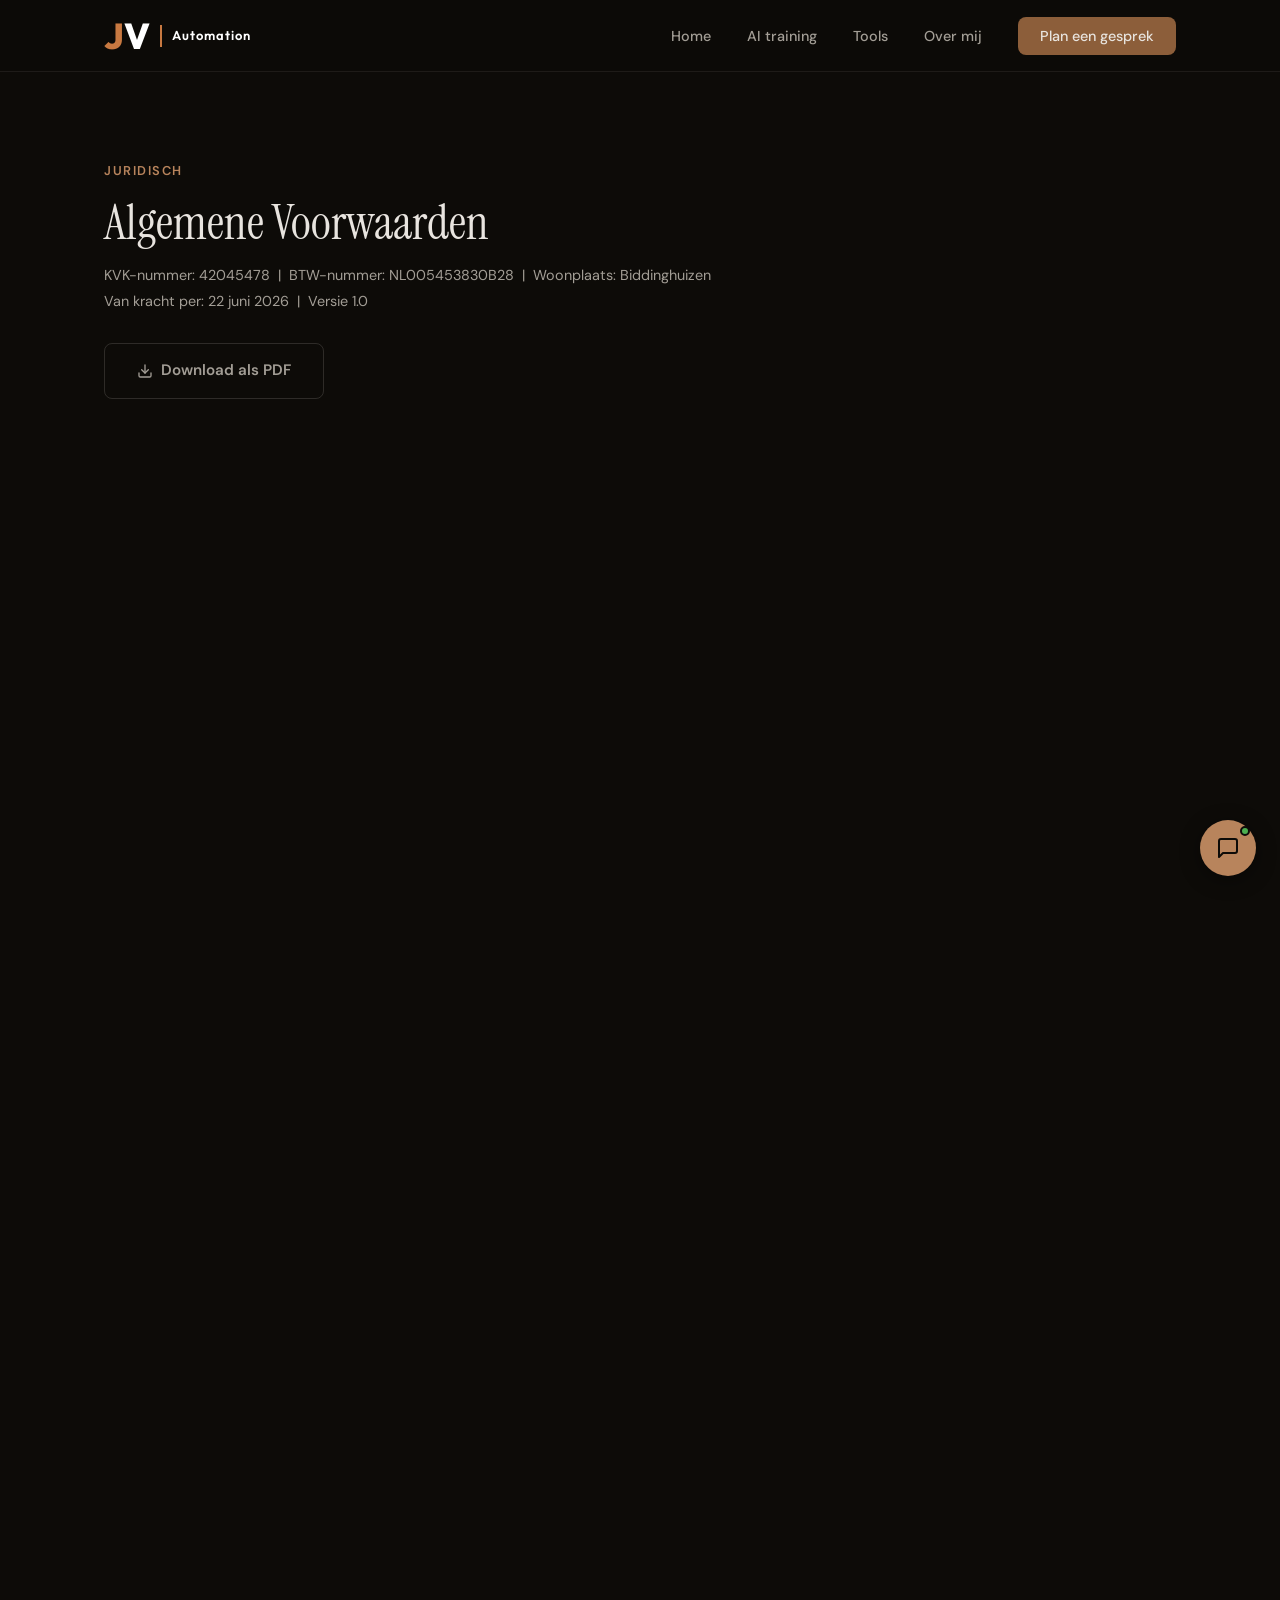
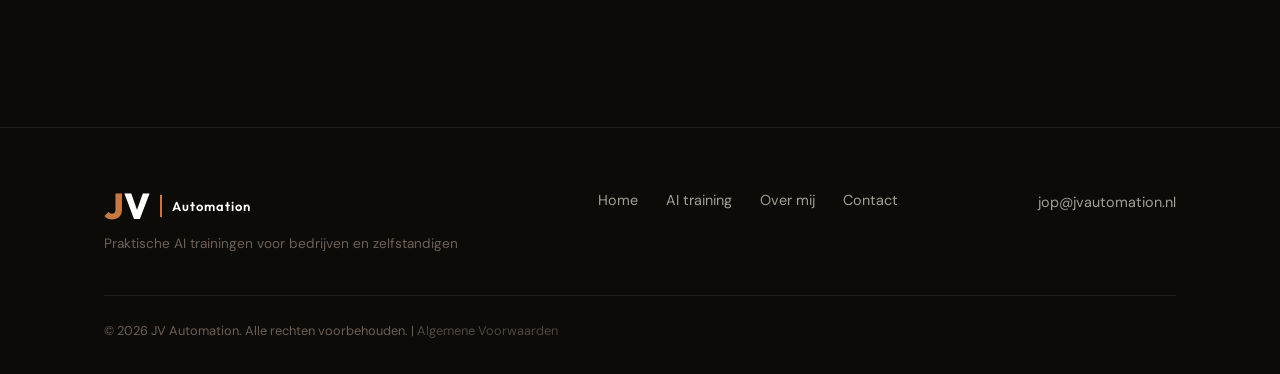
==== algemene-voorwaarden.html @ 7383d14f "Algemene voorwaarden pagina toegevoegd en footerlink op alle pagina's" ====
<!DOCTYPE html>
<html lang="nl">
<head>
    <meta charset="UTF-8">
    <meta name="viewport" content="width=device-width, initial-scale=1.0">
    <title>Algemene Voorwaarden | JV Automation</title>
    <meta name="description" content="Algemene voorwaarden van JV Automation. Van kracht per 22 juni 2026, versie 1.0.">

    <!-- Canonical -->
    <link rel="canonical" href="https://www.jvautomation.nl/algemene-voorwaarden">

    <!-- Open Graph -->
    <meta property="og:type" content="website">
    <meta property="og:url" content="https://www.jvautomation.nl/algemene-voorwaarden">
    <meta property="og:title" content="Algemene Voorwaarden | JV Automation">
    <meta property="og:description" content="Algemene voorwaarden van JV Automation. Van kracht per 22 juni 2026, versie 1.0.">
    <meta property="og:locale" content="nl_NL">
    <meta property="og:site_name" content="JV Automation">

    <link rel="preconnect" href="https://fonts.googleapis.com">
    <link rel="preconnect" href="https://fonts.gstatic.com" crossorigin>
    <link href="https://fonts.googleapis.com/css2?family=DM+Sans:ital,opsz,wght@0,9..40,300;0,9..40,400;0,9..40,500;0,9..40,600;0,9..40,700;1,9..40,400&family=Instrument+Serif:ital@0;1&family=Outfit:wght@600;800&display=swap" rel="stylesheet">
    <link rel="stylesheet" href="/styles.css">

    <style>
        .av-meta { font-size: 0.9rem; color: var(--text-secondary); margin-top: 12px; line-height: 1.8; }
        .av-download { margin-top: 28px; }
        .av-content { max-width: 760px; margin: 0 auto; }
        .av-article { margin-bottom: 48px; }
        .av-article-title {
            font-family: var(--font-body);
            font-size: 1.05rem;
            font-weight: 600;
            color: var(--accent);
            border-bottom: 1px solid var(--border);
            padding-bottom: 10px;
            margin-bottom: 20px;
        }
        .av-item { display: flex; gap: 16px; margin-bottom: 14px; }
        .av-item-nr { font-weight: 600; color: var(--accent); min-width: 32px; font-size: 0.9rem; padding-top: 1px; }
        .av-item-text { font-size: 0.95rem; color: var(--text-secondary); line-height: 1.8; }
        .av-sublist { margin-top: 10px; padding-left: 0; list-style: none; }
        .av-sublist li { display: flex; gap: 12px; margin-bottom: 8px; font-size: 0.95rem; color: var(--text-secondary); line-height: 1.7; }
        .av-sublist li::before { content: attr(data-label); font-weight: 600; color: var(--accent); min-width: 20px; }
        .av-closing { font-size: 0.9rem; color: var(--text-secondary); font-style: italic; margin-top: 40px; padding-top: 24px; border-top: 1px solid var(--border); line-height: 1.8; }
    </style>
</head>
<body>

    <!-- ====== NAVIGATION ====== -->
    <nav class="nav">
        <div class="nav-container">
            <a href="/" class="jv-logo" aria-label="JV Automation - home">
                <span class="jv-logo__j">J</span><span class="jv-logo__v">V</span>
                <div class="jv-logo__divider"></div>
                <span class="jv-logo__name">Automation</span>
            </a>
            <button class="nav-toggle" id="navToggle" aria-label="Menu openen">
                <span></span><span></span><span></span>
            </button>
            <ul class="nav-links" id="navLinks">
                <li><a href="/">Home</a></li>
                <li><a href="/training">AI training</a></li>
                <li><a href="/tools">Tools</a></li>
                <li><a href="/over">Over mij</a></li>
                <li><a href="/contact" class="nav-cta">Plan een gesprek</a></li>
            </ul>
        </div>
    </nav>

    <!-- ====== PAGE: ALGEMENE VOORWAARDEN ====== -->
    <main>
        <header class="page-hero">
            <div class="container">
                <div class="page-hero-content fade-in">
                    <p class="section-label">Juridisch</p>
                    <h1>Algemene Voorwaarden</h1>
                    <p class="av-meta">
                        KVK-nummer: 42045478 &nbsp;|&nbsp; BTW-nummer: NL005453830B28 &nbsp;|&nbsp; Woonplaats: Biddinghuizen<br>
                        Van kracht per: 22 juni 2026 &nbsp;|&nbsp; Versie 1.0
                    </p>
                    <div class="av-download">
                        <a href="/algemene-voorwaarden.pdf" class="btn btn-ghost" download>
                            <svg width="16" height="16" viewBox="0 0 24 24" fill="none" stroke="currentColor" stroke-width="2" stroke-linecap="round" stroke-linejoin="round" style="margin-right:8px; vertical-align:-2px;"><path d="M21 15v4a2 2 0 0 1-2 2H5a2 2 0 0 1-2-2v-4"/><polyline points="7 10 12 15 17 10"/><line x1="12" y1="15" x2="12" y2="3"/></svg>
                            Download als PDF
                        </a>
                    </div>
                </div>
            </div>
        </header>

        <section class="section">
            <div class="container">
                <div class="av-content fade-in">

                    <div class="av-article">
                        <div class="av-article-title">Artikel 1 — Toepasselijkheid</div>
                        <div class="av-item"><span class="av-item-nr">1.1</span><span class="av-item-text">Deze algemene voorwaarden zijn van toepassing op alle offertes, aanbiedingen, opdrachten en overeenkomsten van JV Automation, gevestigd in Biddinghuizen, ingeschreven bij de Kamer van Koophandel onder nummer 42045478, en de wederpartij (hierna: 'Opdrachtgever').</span></div>
                        <div class="av-item"><span class="av-item-nr">1.2</span><span class="av-item-text">Afwijkingen van deze algemene voorwaarden zijn alleen geldig indien deze schriftelijk zijn overeengekomen door beide partijen.</span></div>
                        <div class="av-item"><span class="av-item-nr">1.3</span><span class="av-item-text">De toepasselijkheid van eventuele algemene voorwaarden van de Opdrachtgever wordt uitdrukkelijk van de hand gewezen.</span></div>
                        <div class="av-item"><span class="av-item-nr">1.4</span><span class="av-item-text">Door akkoord te gaan met een offerte of opdrachtbevestiging van JV Automation aanvaardt de Opdrachtgever deze algemene voorwaarden. Een afzonderlijke handtekening is niet vereist.</span></div>
                        <div class="av-item"><span class="av-item-nr">1.5</span><span class="av-item-text">De meest actuele versie van deze algemene voorwaarden is te raadplegen op www.jvautomation.nl/algemene-voorwaarden.</span></div>
                    </div>

                    <div class="av-article">
                        <div class="av-article-title">Artikel 2 — Offertes en totstandkoming overeenkomst</div>
                        <div class="av-item"><span class="av-item-nr">2.1</span><span class="av-item-text">Alle offertes van JV Automation zijn vrijblijvend en hebben een geldigheidsduur van 30 dagen na dagtekening, tenzij in de offerte uitdrukkelijk anders is vermeld.</span></div>
                        <div class="av-item"><span class="av-item-nr">2.2</span><span class="av-item-text">Een overeenkomst komt tot stand op het moment dat de Opdrachtgever een offerte of opdrachtbevestiging schriftelijk accepteert, waaronder mede begrepen acceptatie per e-mail.</span></div>
                        <div class="av-item"><span class="av-item-nr">2.3</span><span class="av-item-text">JV Automation heeft het recht een opdracht zonder opgave van redenen te weigeren.</span></div>
                        <div class="av-item"><span class="av-item-nr">2.4</span><span class="av-item-text">Mondelinge afspraken binden JV Automation pas na schriftelijke bevestiging.</span></div>
                    </div>

                    <div class="av-article">
                        <div class="av-article-title">Artikel 3 — Uitvoering van de opdracht</div>
                        <div class="av-item"><span class="av-item-nr">3.1</span><span class="av-item-text">JV Automation voert de opdracht uit naar beste inzicht en vermogen, conform de eisen van goed vakmanschap. De verplichting heeft het karakter van een inspanningsverbintenis, niet van een resultaatsverbintenis, tenzij schriftelijk uitdrukkelijk anders overeengekomen.</span></div>
                        <div class="av-item"><span class="av-item-nr">3.2</span><span class="av-item-text">AI-trainingen worden standaard verzorgd op locatie bij de Opdrachtgever, tenzij partijen schriftelijk een andere uitvoeringswijze overeenkomen.</span></div>
                        <div class="av-item"><span class="av-item-nr">3.3</span><span class="av-item-text">De Opdrachtgever zorgt tijdig voor alle voor de uitvoering benodigde informatie, toegang en medewerking. Vertraging als gevolg van het niet tijdig aanleveren van informatie door de Opdrachtgever is voor rekening en risico van de Opdrachtgever.</span></div>
                        <div class="av-item"><span class="av-item-nr">3.4</span><span class="av-item-text">Wijzigingen in de scope of omvang van de opdracht worden uitsluitend doorgevoerd na schriftelijke overeenstemming van beide partijen. Meerwerk wordt afzonderlijk in rekening gebracht.</span></div>
                    </div>

                    <div class="av-article">
                        <div class="av-article-title">Artikel 4 — Tarieven en betaling</div>
                        <div class="av-item"><span class="av-item-nr">4.1</span><span class="av-item-text">Alle genoemde tarieven zijn in euro's en exclusief btw, tenzij uitdrukkelijk anders vermeld.</span></div>
                        <div class="av-item"><span class="av-item-nr">4.2</span><span class="av-item-text">Facturen dienen te worden voldaan binnen 30 dagen na factuurdatum, tenzij schriftelijk anders overeengekomen.</span></div>
                        <div class="av-item"><span class="av-item-nr">4.3</span><span class="av-item-text">Bij overschrijding van de betalingstermijn is de Opdrachtgever van rechtswege in verzuim zonder dat een nadere ingebrekestelling is vereist. Vanaf dat moment is de wettelijke handelsrente (artikel 6:119a BW) verschuldigd over het openstaande bedrag.</span></div>
                        <div class="av-item"><span class="av-item-nr">4.4</span><span class="av-item-text">Alle redelijke buitengerechtelijke incassokosten gemaakt ter inning van het verschuldigde bedrag zijn voor rekening van de Opdrachtgever, met een minimum van 15% van het openstaande bedrag.</span></div>
                        <div class="av-item"><span class="av-item-nr">4.5</span><span class="av-item-text">JV Automation behoudt zich het recht voor lopende werkzaamheden te staken indien een factuur niet tijdig is voldaan, zonder daarvoor aansprakelijk te zijn voor eventuele schade.</span></div>
                        <div class="av-item"><span class="av-item-nr">4.6</span><span class="av-item-text">Reiskosten zijn niet inbegrepen in het overeengekomen tarief en worden apart in rekening gebracht op basis van werkelijk gemaakte kosten. Voor reizen per eigen vervoer geldt de op dat moment geldende fiscale kilometervergoeding; voor openbaar vervoer worden de werkelijke reiskosten doorberekend. De van toepassing zijnde reiskosten worden vermeld in de offerte of opdrachtbevestiging.</span></div>
                    </div>

                    <div class="av-article">
                        <div class="av-article-title">Artikel 5 — Aanbetaling</div>
                        <div class="av-item"><span class="av-item-nr">5.1</span><span class="av-item-text">Voor opdrachten met een totale opdrachtwaarde van meer dan EUR 2.000,- (excl. btw) kan JV Automation een aanbetaling van 25% van de overeengekomen opdrachtwaarde verlangen voordat met de werkzaamheden wordt aangevangen.</span></div>
                        <div class="av-item"><span class="av-item-nr">5.2</span><span class="av-item-text">De aanbetaling en de wijze van facturering worden vermeld in de offerte of opdrachtbevestiging.</span></div>
                        <div class="av-item"><span class="av-item-nr">5.3</span><span class="av-item-text">JV Automation vangt niet aan met de uitvoering van de opdracht totdat de aanbetaling volledig is ontvangen. Eventuele vertragingen als gevolg hiervan zijn voor rekening van de Opdrachtgever.</span></div>
                    </div>

                    <div class="av-article">
                        <div class="av-article-title">Artikel 6 — Annulering van trainingen</div>
                        <div class="av-item"><span class="av-item-nr">6.1</span><span class="av-item-text">De Opdrachtgever heeft het recht een geplande training te annuleren. Annulering dient schriftelijk te geschieden, waaronder per e-mail. Annulering is van kracht op de datum van ontvangst door JV Automation.</span></div>
                        <div class="av-item">
                            <span class="av-item-nr">6.2</span>
                            <span class="av-item-text">Bij annulering gelden de volgende kosten, berekend over de overeengekomen opdrachtwaarde voor de betreffende training:
                                <ul class="av-sublist">
                                    <li data-label="a.">Meer dan 7 kalenderdagen voor de geplande datum: geen kosten.</li>
                                    <li data-label="b.">48 uur tot 7 kalenderdagen voor de geplande datum: 50% van de opdrachtwaarde.</li>
                                    <li data-label="c.">Minder dan 48 uur voor de geplande datum: 75% van de opdrachtwaarde.</li>
                                </ul>
                            </span>
                        </div>
                        <div class="av-item"><span class="av-item-nr">6.3</span><span class="av-item-text">Het kosteloos verzetten van een trainingsdatum is mogelijk indien dit meer dan 7 kalenderdagen voor de geplande datum schriftelijk wordt gemeld. Verzetten binnen 7 dagen wordt behandeld als annulering gevolgd door een nieuwe boeking.</span></div>
                        <div class="av-item"><span class="av-item-nr">6.4</span><span class="av-item-text">Annuleringskosten worden gefactureerd en zijn terstond opeisbaar.</span></div>
                    </div>

                    <div class="av-article">
                        <div class="av-article-title">Artikel 7 — Intellectueel eigendom</div>
                        <div class="av-item"><span class="av-item-nr">7.1</span><span class="av-item-text">Alle door JV Automation ontwikkelde of aangeleverde materialen, waaronder trainingsmaterialen, presentaties, handleidingen en templates, blijven te allen tijde eigendom van JV Automation, tenzij schriftelijk anders overeengekomen. De Opdrachtgever verkrijgt uitsluitend een niet-exclusief, niet-overdraagbaar gebruiksrecht voor intern gebruik.</span></div>
                        <div class="av-item">
                            <span class="av-item-nr">7.2</span>
                            <span class="av-item-text">Voor maatwerk AI-tools en applicaties ontwikkeld door JV Automation gelden twee modellen, zoals schriftelijk vastgelegd in de betreffende overeenkomst:
                                <ul class="av-sublist">
                                    <li data-label="a.">Abonnementsmodel: JV Automation blijft te allen tijde eigenaar van de ontwikkelde tool en de onderliggende code. De Opdrachtgever verkrijgt een niet-exclusief gebruiksrecht voor de duur van het overeengekomen abonnement. Bij beëindiging van het abonnement vervalt het gebruiksrecht met onmiddellijke ingang.</li>
                                    <li data-label="b.">Volledig eigendomsoverdracht: Na volledige betaling van de overeengekomen prijs gaat het eigendomsrecht van de specifiek voor de Opdrachtgever ontwikkelde tool over op de Opdrachtgever. JV Automation behoudt het recht om de onderliggende kennis, technologie en generieke componenten vrij te gebruiken in andere opdrachten.</li>
                                </ul>
                            </span>
                        </div>
                        <div class="av-item"><span class="av-item-nr">7.3</span><span class="av-item-text">Het is de Opdrachtgever niet toegestaan door JV Automation ontwikkelde tools, applicaties of materialen te verkopen, te sublicentiëren of op andere wijze te verstrekken aan derden, tenzij schriftelijk anders overeengekomen.</span></div>
                        <div class="av-item"><span class="av-item-nr">7.4</span><span class="av-item-text">De Opdrachtgever garandeert dat door hem verstrekte materialen, data of informatie geen inbreuk maken op rechten van derden en vrijwaart JV Automation voor aanspraken van derden dienaangaande.</span></div>
                    </div>

                    <div class="av-article">
                        <div class="av-article-title">Artikel 8 — Abonnementen en opzegging</div>
                        <div class="av-item"><span class="av-item-nr">8.1</span><span class="av-item-text">Dit artikel is van toepassing op overeenkomsten waarbij JV Automation diensten levert op basis van een doorlopend abonnement, waaronder onderhoud en beheer van AI-tools of periodieke advisering.</span></div>
                        <div class="av-item"><span class="av-item-nr">8.2</span><span class="av-item-text">De looptijd en het tarief van een abonnement worden vastgelegd in de offerte of opdrachtbevestiging. Bij gebreke van een afwijkende afspraak geldt een minimale looptijd van een kalendermaand.</span></div>
                        <div class="av-item"><span class="av-item-nr">8.3</span><span class="av-item-text">Opzegging van een abonnement dient schriftelijk te geschieden met inachtneming van een opzegtermijn van een kalendermaand, ingaand op de eerste dag van de maand volgend op de maand van ontvangst van de opzegging. Opzegging per e-mail volstaat.</span></div>
                        <div class="av-item"><span class="av-item-nr">8.4</span><span class="av-item-text">Reeds gefactureerde en betaalde abonnementsperioden worden niet terugbetaald bij tussentijdse opzegging door de Opdrachtgever.</span></div>
                        <div class="av-item"><span class="av-item-nr">8.5</span><span class="av-item-text">Bij beëindiging van een abonnement vervalt het gebruiksrecht op de door JV Automation ontwikkelde en beheerde tool met onmiddellijke ingang per einddatum, tenzij partijen schriftelijk anders overeenkomen.</span></div>
                        <div class="av-item"><span class="av-item-nr">8.6</span><span class="av-item-text">JV Automation heeft het recht een abonnement met onmiddellijke ingang te beëindigen indien de Opdrachtgever een factuur niet tijdig voldoet na schriftelijke aanmaning, of anderszins in strijd handelt met de overeenkomst.</span></div>
                    </div>

                    <div class="av-article">
                        <div class="av-article-title">Artikel 9 — Geheimhouding</div>
                        <div class="av-item"><span class="av-item-nr">9.1</span><span class="av-item-text">Beide partijen verplichten zich tot geheimhouding van alle vertrouwelijke informatie die zij in het kader van de opdracht van of over de andere partij ontvangen of te weten komen.</span></div>
                        <div class="av-item"><span class="av-item-nr">9.2</span><span class="av-item-text">Als vertrouwelijk wordt beschouwd alle informatie die als zodanig is aangemerkt, alsmede alle informatie waarvan de vertrouwelijkheid naar haar aard duidelijk is.</span></div>
                        <div class="av-item"><span class="av-item-nr">9.3</span><span class="av-item-text">De geheimhoudingsverplichting geldt niet voor informatie die reeds publiekelijk bekend is, informatie die de ontvangende partij reeds kende, of informatie die op grond van een wettelijke verplichting moet worden verstrekt.</span></div>
                        <div class="av-item"><span class="av-item-nr">9.4</span><span class="av-item-text">De geheimhoudingsverplichting geldt voor de duur van de overeenkomst en voor een periode van twee jaar na beëindiging ervan.</span></div>
                    </div>

                    <div class="av-article">
                        <div class="av-article-title">Artikel 10 — Aansprakelijkheid</div>
                        <div class="av-item"><span class="av-item-nr">10.1</span><span class="av-item-text">De aansprakelijkheid van JV Automation voor directe schade van de Opdrachtgever is te allen tijde beperkt tot het bedrag dat voor de betreffende opdracht in rekening is gebracht en door de Opdrachtgever is voldaan.</span></div>
                        <div class="av-item"><span class="av-item-nr">10.2</span><span class="av-item-text">JV Automation is niet aansprakelijk voor indirecte schade, gevolgschade, gederfde winst, gemiste besparingen of schade door bedrijfsstagnatie van de Opdrachtgever of derden.</span></div>
                        <div class="av-item"><span class="av-item-nr">10.3</span><span class="av-item-text">JV Automation is niet aansprakelijk voor schade die het directe of indirecte gevolg is van onjuiste, onvolledige of niet tijdig verstrekte informatie door de Opdrachtgever.</span></div>
                        <div class="av-item"><span class="av-item-nr">10.4</span><span class="av-item-text">JV Automation is niet aansprakelijk voor storingen, beperkingen, tariefwijzigingen of beleidswijzigingen van door haar gebruikte diensten van derden, waaronder AI-platforms en cloudoplossingen, en de gevolgen daarvan voor de geleverde diensten.</span></div>
                        <div class="av-item"><span class="av-item-nr">10.5</span><span class="av-item-text">De in dit artikel opgenomen beperkingen van aansprakelijkheid gelden niet in geval van opzet of bewuste roekeloosheid aan de zijde van JV Automation.</span></div>
                    </div>

                    <div class="av-article">
                        <div class="av-article-title">Artikel 11 — Overmacht</div>
                        <div class="av-item"><span class="av-item-nr">11.1</span><span class="av-item-text">JV Automation is niet gehouden tot nakoming van enige verplichting indien nakoming is belet door overmacht. Onder overmacht wordt in elk geval verstaan: ziekte, technische storingen, storingen of wijzigingen bij AI-platforms of internetproviders, overheidsmaatregelen, en overige omstandigheden buiten de redelijke controle van JV Automation.</span></div>
                        <div class="av-item"><span class="av-item-nr">11.2</span><span class="av-item-text">Bij overmacht worden de verplichtingen van JV Automation opgeschort voor de duur van de overmachtssituatie. JV Automation stelt de Opdrachtgever zo spoedig mogelijk op de hoogte.</span></div>
                        <div class="av-item"><span class="av-item-nr">11.3</span><span class="av-item-text">Indien de overmachtssituatie langer dan 30 dagen voortduurt, hebben beide partijen het recht de overeenkomst schriftelijk te ontbinden, zonder dat een van de partijen recht heeft op schadevergoeding.</span></div>
                    </div>

                    <div class="av-article">
                        <div class="av-article-title">Artikel 12 — Wijziging van de voorwaarden</div>
                        <div class="av-item"><span class="av-item-nr">12.1</span><span class="av-item-text">JV Automation behoudt zich het recht voor deze algemene voorwaarden te wijzigen of aan te vullen.</span></div>
                        <div class="av-item"><span class="av-item-nr">12.2</span><span class="av-item-text">Wijzigingen worden ten minste 14 dagen voor inwerkingtreding schriftelijk of per e-mail aan de Opdrachtgever meegedeeld.</span></div>
                        <div class="av-item"><span class="av-item-nr">12.3</span><span class="av-item-text">De meest actuele versie is te raadplegen op www.jvautomation.nl/algemene-voorwaarden.</span></div>
                    </div>

                    <div class="av-article">
                        <div class="av-article-title">Artikel 13 — Toepasselijk recht en geschillen</div>
                        <div class="av-item"><span class="av-item-nr">13.1</span><span class="av-item-text">Op alle overeenkomsten tussen JV Automation en de Opdrachtgever is uitsluitend Nederlands recht van toepassing.</span></div>
                        <div class="av-item"><span class="av-item-nr">13.2</span><span class="av-item-text">Partijen zullen een geschil in eerste instantie proberen te beslechten door middel van overleg.</span></div>
                        <div class="av-item"><span class="av-item-nr">13.3</span><span class="av-item-text">Indien overleg niet tot een oplossing leidt, wordt het geschil voorgelegd aan de bevoegde rechter in het arrondissement Utrecht, tenzij de wet dwingend een andere rechter aanwijst.</span></div>
                    </div>

                    <p class="av-closing">Deze algemene voorwaarden zijn opgesteld in juni 2026 en zijn voor het eerst van kracht per 22 juni 2026. Versie 1.0.</p>

                </div>
            </div>
        </section>
    </main>

    <!-- ====== FOOTER ====== -->
    <footer class="footer">
        <div class="container">
            <div class="footer-content">
                <div class="footer-brand">
                    <a href="/" class="jv-logo" aria-label="JV Automation - home">
                        <span class="jv-logo__j">J</span><span class="jv-logo__v">V</span>
                        <div class="jv-logo__divider"></div>
                        <span class="jv-logo__name">Automation</span>
                    </a>
                    <p>Praktische AI trainingen voor bedrijven en zelfstandigen</p>
                </div>
                <div class="footer-links">
                    <a href="/">Home</a>
                    <a href="/training">AI training</a>
                    <a href="/over">Over mij</a>
                    <a href="/contact">Contact</a>
                </div>
                <div class="footer-contact">
                    <a href="mailto:jop@jvautomation.nl">jop@jvautomation.nl</a>
                </div>
            </div>
            <div class="footer-bottom">
                <p>&copy; 2026 JV Automation. Alle rechten voorbehouden. | <a href="/algemene-voorwaarden" style="color:inherit; text-decoration:none; opacity:0.7;">Algemene Voorwaarden</a></p>
            </div>
        </div>
    </footer>

    <!-- ====== CHAT WIDGET ====== -->
    <div id="chatWidget">
        <div class="chat-popup" id="chatPopup">
            <div class="chat-popup-header">
                <div style="display:flex; align-items:center; gap:10px;">
                    <div class="chat-popup-avatar"><span class="jv-logo__j">J</span><span class="jv-logo__v">V</span></div>
                    <div>
                        <div style="font-weight:600; font-size:14px;">JV Automation</div>
                        <div style="font-size:11px; color:var(--text-secondary);">Stel gerust een vraag</div>
                    </div>
                </div>
                <button class="chat-popup-close" onclick="toggleChat()">✕</button>
            </div>
            <div class="chat-popup-messages" id="popupMessages">
                <div class="popup-message bot">Hoi! Ik ben de AI-assistent van JV Automation. Ik doe mijn best om je goed te helpen, maar ik kan fouten maken. Twijfel je aan een antwoord? Neem dan contact op met Jop via jop@jvautomation.nl. Heb je een vraag over de AI training? Stel hem gerust!</div>
            </div>
            <div class="chat-popup-input">
                <input type="text" id="popupInput" placeholder="Stel een vraag..." autocomplete="off" onkeydown="if(event.key==='Enter') popupSend()"/>
                <button onclick="popupSend()">
                    <svg width="16" height="16" viewBox="0 0 24 24" fill="none" stroke="currentColor" stroke-width="2.5" stroke-linecap="round" stroke-linejoin="round"><line x1="22" y1="2" x2="11" y2="13"/><polygon points="22 2 15 22 11 13 2 9 22 2"/></svg>
                </button>
            </div>
        </div>
        <button class="chat-bubble-btn" id="chatBubbleBtn" onclick="toggleChat()" aria-label="Chat openen">
            <svg id="iconOpen" width="24" height="24" viewBox="0 0 24 24" fill="none" stroke="currentColor" stroke-width="2" stroke-linecap="round" stroke-linejoin="round"><path d="M21 15a2 2 0 0 1-2 2H7l-4 4V5a2 2 0 0 1 2-2h14a2 2 0 0 1 2 2z"/></svg>
            <svg id="iconClose" width="24" height="24" viewBox="0 0 24 24" fill="none" stroke="currentColor" stroke-width="2.5" stroke-linecap="round" stroke-linejoin="round" style="display:none"><line x1="18" y1="6" x2="6" y2="18"/><line x1="6" y1="6" x2="18" y2="18"/></svg>
            <span class="chat-bubble-dot" id="chatDot"></span>
        </button>
    </div>

    <script src="/shared.js"></script>
</body>
</html>
---- styles.css ----
/* ===========================
   CSS Variables - Dark Theme
   =========================== */
:root {
    --bg-primary: #0D0B08;
    --bg-secondary: #141210;
    --bg-card: #1A1815;
    --bg-card-hover: #211E1A;
    --text-primary: #E8E4DF;
    --text-secondary: #A39E96;
    --text-muted: #6B6055;
    --accent: #B8845C;
    --accent-hover: #C99570;
    --accent-dark: #8C5E3A;
    --accent-dark-hover: #A06E45;
    --border: rgba(232, 228, 223, 0.08);
    --border-hover: rgba(232, 228, 223, 0.15);
    --font-body: 'DM Sans', -apple-system, BlinkMacSystemFont, sans-serif;
    --font-heading: 'Instrument Serif', Georgia, serif;
    --max-width: 1120px;
    --nav-height: 72px;
    --radius-sm: 8px;
    --radius-md: 12px;
    --radius-lg: 20px;
    --transition: 0.3s cubic-bezier(0.4, 0, 0.2, 1);
}

/* ===========================
   Reset & Base
   =========================== */
*, *::before, *::after { margin: 0; padding: 0; box-sizing: border-box; }
html { scroll-behavior: smooth; -webkit-font-smoothing: antialiased; -moz-osx-font-smoothing: grayscale; }
body {
    font-family: var(--font-body);
    font-size: 16px;
    line-height: 1.7;
    color: var(--text-primary);
    background-color: var(--bg-primary);
}
a { color: var(--accent); text-decoration: none; transition: color var(--transition); }
a:hover { color: var(--accent-hover); }
h1, h2, h3 { font-family: var(--font-heading); font-weight: 400; line-height: 1.2; color: var(--text-primary); }
h1 { font-size: clamp(2.2rem, 5vw, 3.5rem); }
h2 { font-size: clamp(1.8rem, 3.5vw, 2.6rem); }
h3 { font-size: 1.3rem; }
h1 em { font-style: italic; color: var(--accent); }
img { max-width: 100%; display: block; }
.container { width: 100%; max-width: var(--max-width); margin: 0 auto; padding: 0 24px; }

/* ===========================
   Navigation
   =========================== */
.nav {
    position: fixed; top: 0; left: 0; right: 0; z-index: 100;
    height: var(--nav-height); display: flex; align-items: center;
    background: rgba(13, 11, 8, 0.85);
    backdrop-filter: blur(20px); -webkit-backdrop-filter: blur(20px);
    border-bottom: 1px solid var(--border);
}
.nav-container {
    width: 100%; max-width: var(--max-width); margin: 0 auto; padding: 0 24px;
    display: flex; align-items: center; justify-content: space-between;
}
.jv-logo { display: flex; align-items: center; text-decoration: none; cursor: pointer; }
.jv-logo__j { font-family: 'Outfit', sans-serif; font-weight: 800; font-size: 36px; color: #C87941; line-height: 1; }
.jv-logo__v { font-family: 'Outfit', sans-serif; font-weight: 800; font-size: 36px; color: #ffffff; line-height: 1; }
.jv-logo__divider { width: 2px; height: 22px; background: #C87941; margin: 0 10px; }
.jv-logo__name { font-family: 'Outfit', sans-serif; font-weight: 600; font-size: 13px; color: #ffffff; letter-spacing: 1px; }
.nav-links { display: flex; align-items: center; gap: 36px; list-style: none; }
.nav-links a {
    font-size: 0.9rem; font-weight: 500; color: var(--text-secondary);
    transition: color var(--transition); position: relative; cursor: pointer;
}
.nav-links a::after {
    content: ''; position: absolute; bottom: -4px; left: 0;
    width: 0; height: 1px; background: var(--accent); transition: width var(--transition);
}
.nav-links a:hover, .nav-links a.active { color: var(--text-primary); }
.nav-links a:hover::after, .nav-links a.active::after { width: 100%; }
.nav-cta {
    background: var(--accent-dark); color: var(--text-primary) !important;
    padding: 10px 22px; border-radius: var(--radius-sm);
    transition: background var(--transition), transform var(--transition) !important;
}
.nav-cta::after { display: none !important; }
.nav-cta:hover { background: var(--accent-dark-hover) !important; transform: translateY(-1px); }
.nav-toggle {
    display: none; flex-direction: column; gap: 5px;
    background: none; border: none; cursor: pointer; padding: 4px;
}
.nav-toggle span { width: 22px; height: 2px; background: var(--text-primary); border-radius: 2px; transition: var(--transition); }
.nav-toggle.active span:nth-child(1) { transform: rotate(45deg) translate(5px, 5px); }
.nav-toggle.active span:nth-child(2) { opacity: 0; }
.nav-toggle.active span:nth-child(3) { transform: rotate(-45deg) translate(5px, -5px); }

/* ===========================
   Hero
   =========================== */
.hero {
    min-height: 90vh; display: flex; align-items: center;
    padding-top: var(--nav-height); position: relative; overflow: hidden;
}
.hero::before {
    content: ''; position: absolute; top: -200px; right: -200px;
    width: 600px; height: 600px;
    background: radial-gradient(circle, rgba(184, 132, 92, 0.06) 0%, transparent 70%);
    pointer-events: none;
}
.hero-content { max-width: 680px; }
.hero-label {
    font-size: 0.85rem; font-weight: 600; text-transform: uppercase;
    letter-spacing: 0.1em; color: var(--accent); margin-bottom: 20px;
}
.hero h1 { margin-bottom: 24px; }
.hero-sub { font-size: 1.15rem; line-height: 1.8; color: var(--text-secondary); margin-bottom: 40px; max-width: 560px; }
.hero-actions { display: flex; gap: 16px; flex-wrap: wrap; }

/* ===========================
   Buttons
   =========================== */
.btn {
    display: inline-flex; align-items: center; justify-content: center;
    font-family: var(--font-body); font-size: 0.95rem; font-weight: 600;
    padding: 14px 32px; border-radius: var(--radius-sm); border: none;
    cursor: pointer; transition: all var(--transition); text-decoration: none;
}
.btn-primary { background: var(--accent-dark); color: var(--text-primary); }
.btn-primary:hover {
    background: var(--accent-dark-hover); color: var(--text-primary);
    transform: translateY(-2px); box-shadow: 0 8px 30px rgba(140, 94, 58, 0.25);
}
.btn-ghost { background: transparent; color: var(--text-secondary); border: 1px solid var(--border-hover); }
.btn-ghost:hover { color: var(--text-primary); border-color: var(--accent); background: rgba(184, 132, 92, 0.05); }
.btn-lg { padding: 18px 40px; font-size: 1rem; }

/* ===========================
   Sections
   =========================== */
.section { padding: 100px 0; }
.section-alt { background: var(--bg-secondary); }
.section-header { text-align: center; max-width: 600px; margin: 0 auto 64px; }
.section-label { font-size: 0.8rem; font-weight: 600; text-transform: uppercase; letter-spacing: 0.12em; color: var(--accent); margin-bottom: 12px; }
.section-intro { font-size: 1.05rem; color: var(--text-secondary); margin-top: 16px; line-height: 1.8; }

/* ===========================
   Feature Cards
   =========================== */
.features-grid { display: grid; grid-template-columns: repeat(3, 1fr); gap: 24px; }
.feature-card {
    background: var(--bg-card); border: 1px solid var(--border);
    border-radius: var(--radius-md); padding: 36px 30px; transition: all var(--transition);
}
.feature-card:hover { background: var(--bg-card-hover); border-color: var(--border-hover); transform: translateY(-4px); }
.feature-icon {
    width: 48px; height: 48px; display: flex; align-items: center; justify-content: center;
    border-radius: var(--radius-sm); background: rgba(184, 132, 92, 0.1); color: var(--accent); margin-bottom: 20px;
}
.feature-card h3 { margin-bottom: 10px; font-family: var(--font-body); font-weight: 600; font-size: 1.1rem; }
.feature-card p { color: var(--text-secondary); font-size: 0.95rem; line-height: 1.7; }

/* ===========================
   Steps
   =========================== */
.steps { max-width: 640px; margin: 0 auto; display: flex; flex-direction: column; }
.step { display: flex; gap: 28px; padding: 32px 0; border-bottom: 1px solid var(--border); transition: all var(--transition); }
.step:last-child { border-bottom: none; }
.step:hover { padding-left: 8px; }
.step-number {
    font-family: var(--font-heading); font-size: 2rem; color: var(--accent);
    line-height: 1; min-width: 48px; padding-top: 2px; opacity: 0.6; transition: opacity var(--transition);
}
.step:hover .step-number { opacity: 1; }
.step-content h3 { font-family: var(--font-body); font-weight: 600; font-size: 1.05rem; margin-bottom: 6px; }
.step-content p { color: var(--text-secondary); font-size: 0.95rem; }

/* ===========================
   CTA Section
   =========================== */
.cta-section { padding: 80px 0; }
.cta-block {
    text-align: center; max-width: 540px; margin: 0 auto; padding: 64px 40px;
    background: var(--bg-card); border: 1px solid var(--border); border-radius: var(--radius-lg);
}
.cta-block h2 { margin-bottom: 16px; }
.cta-block p { color: var(--text-secondary); margin-bottom: 32px; font-size: 1.05rem; }

/* ===========================
   Page Hero (sub-pages)
   =========================== */
.page-hero { padding: 160px 0 60px; }
.page-hero h1 { font-size: clamp(2rem, 4vw, 3rem); }

/* ===========================
   About Layout
   =========================== */
.about-layout { display: grid; grid-template-columns: 280px 1fr; gap: 64px; align-items: start; }
.photo-placeholder {
    width: 100%; aspect-ratio: 3 / 4; background: var(--bg-card); border: 1px solid var(--border);
    border-radius: var(--radius-md); display: flex; flex-direction: column;
    align-items: center; justify-content: center; gap: 12px; color: var(--text-muted);
}
.photo-placeholder svg { opacity: 0.4; }
.photo-placeholder span { font-size: 0.85rem; }
.about-lead { font-size: 1.15rem; line-height: 1.8; color: var(--text-primary); margin-bottom: 20px; }
.about-text p { color: var(--text-secondary); margin-bottom: 20px; font-size: 0.98rem; }
.about-text h3 {
    font-family: var(--font-body); font-weight: 600; font-size: 1.05rem;
    color: var(--accent); margin-bottom: 8px; margin-top: 32px;
}

/* ===========================
   Contact Layout
   =========================== */
.contact-layout { display: grid; grid-template-columns: 1fr 1fr; gap: 64px; align-items: start; }
.contact-intro { font-size: 1.05rem; color: var(--text-secondary); line-height: 1.8; margin-bottom: 40px; }
.contact-methods { display: flex; flex-direction: column; gap: 24px; }
.contact-method { display: flex; align-items: center; gap: 16px; }
.contact-icon {
    width: 44px; height: 44px; display: flex; align-items: center; justify-content: center;
    border-radius: var(--radius-sm); background: rgba(184, 132, 92, 0.1); color: var(--accent); flex-shrink: 0;
}
.contact-method-label { font-size: 0.8rem; font-weight: 600; text-transform: uppercase; letter-spacing: 0.08em; color: var(--text-muted); margin-bottom: 2px; }
.contact-method-value { font-size: 0.95rem; font-weight: 500; }

/* ===========================
   Footer
   =========================== */
.footer { padding: 60px 0 32px; border-top: 1px solid var(--border); }
.footer-content { display: flex; justify-content: space-between; align-items: start; gap: 40px; margin-bottom: 40px; }
.footer-brand p { color: var(--text-muted); font-size: 0.85rem; margin-top: 8px; }
.footer-links { display: flex; gap: 28px; }
.footer-links a { font-size: 0.9rem; color: var(--text-secondary); cursor: pointer; }
.footer-links a:hover { color: var(--text-primary); }
.footer-contact a { font-size: 0.9rem; color: var(--text-secondary); }
.footer-bottom { border-top: 1px solid var(--border); padding-top: 24px; }
.footer-bottom p { font-size: 0.8rem; color: var(--text-muted); }

/* ===========================
   Training Hero
   =========================== */
.training-hero-meta {
    display: flex; gap: 32px; flex-wrap: wrap;
    margin-top: 36px; padding-top: 36px;
    border-top: 1px solid var(--border);
}
.training-meta-item { display: flex; flex-direction: column; gap: 4px; }
.training-meta-label { font-size: 0.75rem; font-weight: 600; text-transform: uppercase; letter-spacing: 0.1em; color: var(--text-muted); }
.training-meta-value { font-size: 0.95rem; font-weight: 500; color: var(--text-primary); }

/* ===========================
   Voor wie
   =========================== */
.doelgroep-grid { display: grid; grid-template-columns: repeat(2, 1fr); gap: 24px; }
.doelgroep-card {
    background: var(--bg-card); border: 1px solid var(--border);
    border-radius: var(--radius-md); padding: 32px 28px; transition: all var(--transition);
}
.doelgroep-card:hover { border-color: var(--border-hover); transform: translateY(-3px); }
.doelgroep-icon {
    width: 44px; height: 44px; border-radius: var(--radius-sm);
    background: rgba(184, 132, 92, 0.1); color: var(--accent);
    display: flex; align-items: center; justify-content: center; margin-bottom: 16px;
}
.doelgroep-card h3 { font-family: var(--font-body); font-weight: 600; font-size: 1rem; margin-bottom: 8px; }
.doelgroep-card p { font-size: 0.9rem; color: var(--text-secondary); line-height: 1.6; }

/* ===========================
   Wat je meeneemt
   =========================== */
.takeaways { max-width: 720px; margin: 0 auto; }
.takeaway {
    display: flex; gap: 20px; align-items: flex-start;
    padding: 24px 0; border-bottom: 1px solid var(--border);
}
.takeaway:last-child { border-bottom: none; }
.takeaway-check {
    width: 28px; height: 28px; border-radius: 50%;
    background: rgba(184, 132, 92, 0.12); color: var(--accent);
    display: flex; align-items: center; justify-content: center;
    flex-shrink: 0; margin-top: 2px;
}
.takeaway p { font-size: 0.97rem; color: var(--text-secondary); line-height: 1.7; }
.takeaway p strong { color: var(--text-primary); font-weight: 600; }

/* ===========================
   Tools - Chatbot inline
   =========================== */
.tools-chat-wrapper {
    width: 100%;
    max-width: 680px;
    background: var(--bg-card);
    border: 1px solid var(--border);
    border-radius: var(--radius-lg);
    display: flex;
    flex-direction: column;
    height: 520px;
    box-shadow: 0 8px 40px rgba(0,0,0,0.4);
}
.tools-chat-messages {
    flex: 1; overflow-y: auto; padding: 24px;
    display: flex; flex-direction: column; gap: 14px;
    scrollbar-width: thin;
    scrollbar-color: var(--text-muted) transparent;
}
.tools-chat-messages::-webkit-scrollbar { width: 4px; }
.tools-chat-messages::-webkit-scrollbar-thumb { background: var(--text-muted); border-radius: 4px; }
.tools-message {
    max-width: 82%; font-size: 14px; line-height: 1.6;
    padding: 12px 16px; border-radius: var(--radius-md);
}
.tools-message.bot {
    align-self: flex-start; background: var(--bg-card-hover);
    color: var(--text-primary); border: 1px solid var(--border);
    border-radius: 4px var(--radius-md) var(--radius-md) var(--radius-md);
}
.tools-message.bot a { color: var(--accent); }
.tools-message.bot ul { padding-left: 18px; margin: 6px 0; }
.tools-message.bot li { margin-bottom: 4px; }
.tools-message.bot p { margin-bottom: 6px; }
.tools-message.bot strong { color: var(--text-primary); font-weight: 600; }
.tools-message.user {
    align-self: flex-end; background: var(--accent);
    color: #0D0B08; font-weight: 500;
    border-radius: var(--radius-md) 4px var(--radius-md) var(--radius-md);
}
.tools-message.loading {
    align-self: flex-start; background: var(--bg-card-hover);
    color: var(--text-muted); border: 1px solid var(--border);
    border-radius: 4px var(--radius-md) var(--radius-md) var(--radius-md);
    font-style: italic; font-size: 13px;
}
.tools-chat-input {
    padding: 14px 18px; border-top: 1px solid var(--border);
    display: flex; gap: 10px; background: var(--bg-secondary);
    border-radius: 0 0 var(--radius-lg) var(--radius-lg);
}
.tools-chat-input input {
    flex: 1; padding: 10px 16px; background: var(--bg-card);
    border: 1px solid var(--border); border-radius: 24px;
    font-size: 14px; color: var(--text-primary);
    font-family: var(--font-body); outline: none; transition: border-color 0.2s;
}
.tools-chat-input input::placeholder { color: var(--text-muted); }
.tools-chat-input input:focus { border-color: var(--accent); }
.tools-chat-input button {
    background: var(--accent); color: #0D0B08; border: none;
    border-radius: 24px; padding: 10px 20px; font-size: 14px;
    font-weight: 600; cursor: pointer; font-family: var(--font-body);
    transition: background 0.2s; white-space: nowrap;
}
.tools-chat-input button:hover { background: var(--accent-hover); }
.tools-chat-input button:disabled { background: var(--text-muted); cursor: not-allowed; }

/* ===========================
   Chat popup widget
   =========================== */
#chatWidget { position: fixed; bottom: 24px; right: 24px; z-index: 999; display: flex; flex-direction: column; align-items: flex-end; gap: 12px; }
.chat-bubble-btn {
    width: 56px; height: 56px; border-radius: 50%;
    background: var(--accent); border: none; cursor: pointer;
    display: flex; align-items: center; justify-content: center;
    color: #0D0B08; box-shadow: 0 4px 20px rgba(0,0,0,0.4);
    transition: background 0.2s, transform 0.2s;
    position: relative;
}
.chat-bubble-btn:hover { background: var(--accent-hover); transform: scale(1.05); }
.chat-bubble-dot {
    position: absolute; top: 6px; right: 6px;
    width: 10px; height: 10px; border-radius: 50%;
    background: #4caf50; border: 2px solid var(--bg-primary);
}
.chat-popup {
    width: 320px; background: var(--bg-card);
    border: 1px solid var(--border); border-radius: var(--radius-lg);
    box-shadow: 0 8px 40px rgba(0,0,0,0.5);
    display: none; flex-direction: column;
    max-height: 460px; overflow: hidden;
}
.chat-popup.open { display: flex; }
.chat-popup-header {
    padding: 14px 16px; background: var(--bg-secondary);
    border-bottom: 1px solid var(--border);
    border-radius: var(--radius-lg) var(--radius-lg) 0 0;
    display: flex; align-items: center; justify-content: space-between;
}
.chat-popup-avatar {
    width: 34px; height: 34px; border-radius: 50%;
    background: var(--bg-card); border: 1px solid var(--border);
    display: flex; align-items: center; justify-content: center;
    font-family: 'Outfit', sans-serif; font-weight: 800; font-size: 13px;
}
.chat-popup-close {
    background: none; border: none; color: var(--text-muted);
    cursor: pointer; font-size: 14px; padding: 4px;
    transition: color 0.2s;
}
.chat-popup-close:hover { color: var(--text-primary); }
.chat-popup-messages {
    flex: 1; overflow-y: auto; padding: 16px;
    display: flex; flex-direction: column; gap: 10px;
    scrollbar-width: thin; scrollbar-color: var(--text-muted) transparent;
}
.popup-message {
    max-width: 85%; font-size: 13px; line-height: 1.5; padding: 10px 13px;
    border-radius: var(--radius-md);
}
.popup-message.bot {
    align-self: flex-start; background: var(--bg-card-hover);
    color: var(--text-primary); border: 1px solid var(--border);
    border-radius: 4px var(--radius-md) var(--radius-md) var(--radius-md);
}
.popup-message.bot a { color: var(--accent); }
.popup-message.bot ul { padding-left: 16px; margin: 4px 0; }
.popup-message.bot li { margin-bottom: 3px; }
.popup-message.bot strong { font-weight: 600; }
.popup-message.user {
    align-self: flex-end; background: var(--accent);
    color: #0D0B08; font-weight: 500;
    border-radius: var(--radius-md) 4px var(--radius-md) var(--radius-md);
}
.popup-message.loading {
    align-self: flex-start; background: var(--bg-card-hover);
    color: var(--text-muted); border: 1px solid var(--border);
    border-radius: 4px var(--radius-md) var(--radius-md) var(--radius-md);
    font-style: italic; font-size: 12px;
}
.chat-popup-input {
    padding: 12px; border-top: 1px solid var(--border);
    background: var(--bg-secondary); display: flex; gap: 8px;
    border-radius: 0 0 var(--radius-lg) var(--radius-lg);
}
.chat-popup-input input {
    flex: 1; padding: 9px 13px; background: var(--bg-card);
    border: 1px solid var(--border); border-radius: 20px;
    font-size: 16px; color: var(--text-primary);
    font-family: var(--font-body); outline: none; transition: border-color 0.2s;
}
.chat-popup-input input::placeholder { color: var(--text-muted); }
.chat-popup-input input:focus { border-color: var(--accent); }
.chat-popup-input button {
    width: 36px; height: 36px; border-radius: 50%;
    background: var(--accent); border: none; cursor: pointer;
    color: #0D0B08; display: flex; align-items: center; justify-content: center;
    transition: background 0.2s; flex-shrink: 0;
}
.chat-popup-input button:hover { background: var(--accent-hover); }
.chat-popup-input button:disabled { background: var(--text-muted); cursor: not-allowed; }

/* ===========================
   Animations
   =========================== */
.fade-in { opacity: 0; transform: translateY(24px); transition: opacity 0.7s ease, transform 0.7s ease; }
.fade-in.visible { opacity: 1; transform: translateY(0); }

/* ===========================
   Responsive
   =========================== */
@media (max-width: 900px) {
    .features-grid { grid-template-columns: 1fr; gap: 16px; }
    .about-layout { grid-template-columns: 1fr; gap: 40px; }
    .about-photo { max-width: 220px; }
    .contact-layout { grid-template-columns: 1fr; gap: 48px; }
    .footer-content { flex-direction: column; gap: 24px; }
    .program-grid { grid-template-columns: 1fr; }
    .doelgroep-grid { grid-template-columns: 1fr; gap: 16px; }
}
@media (max-width: 680px) {
    .nav-toggle { display: flex; }
    .training-hero-meta { gap: 20px; }
    .nav-links {
        position: fixed; top: var(--nav-height); left: 0; right: 0;
        background: rgba(13, 11, 8, 0.97); backdrop-filter: blur(20px); -webkit-backdrop-filter: blur(20px);
        flex-direction: column; padding: 32px 24px; gap: 20px;
        transform: translateY(-120%); opacity: 0;
        transition: transform 0.4s ease, opacity 0.3s ease;
        border-bottom: 1px solid var(--border);
    }
    .nav-links.open { transform: translateY(0); opacity: 1; }
    .nav-cta { text-align: center; width: 100%; }
    .hero { min-height: 80vh; }
    .hero-actions { flex-direction: column; }
    .hero-actions .btn { width: 100%; text-align: center; }
    .section { padding: 72px 0; }
    .cta-block { padding: 48px 24px; }
    .step { gap: 20px; }
}
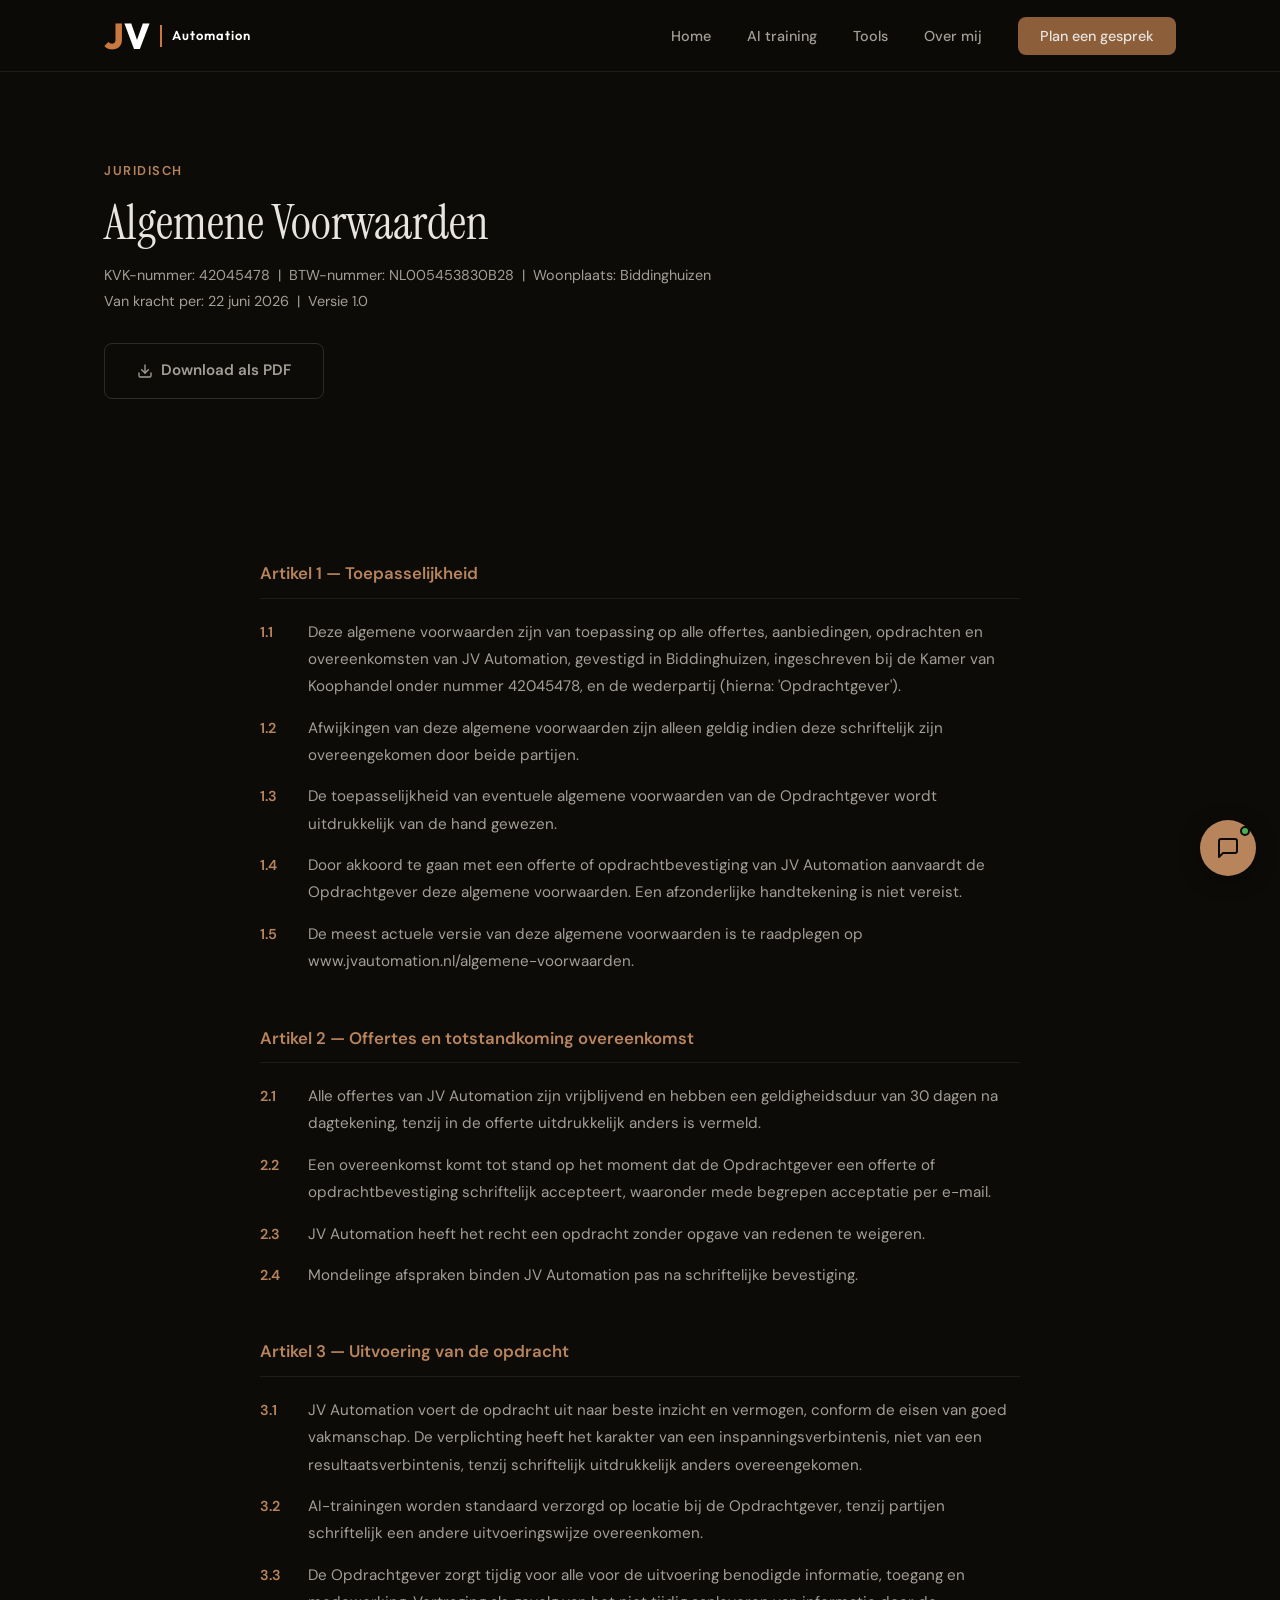
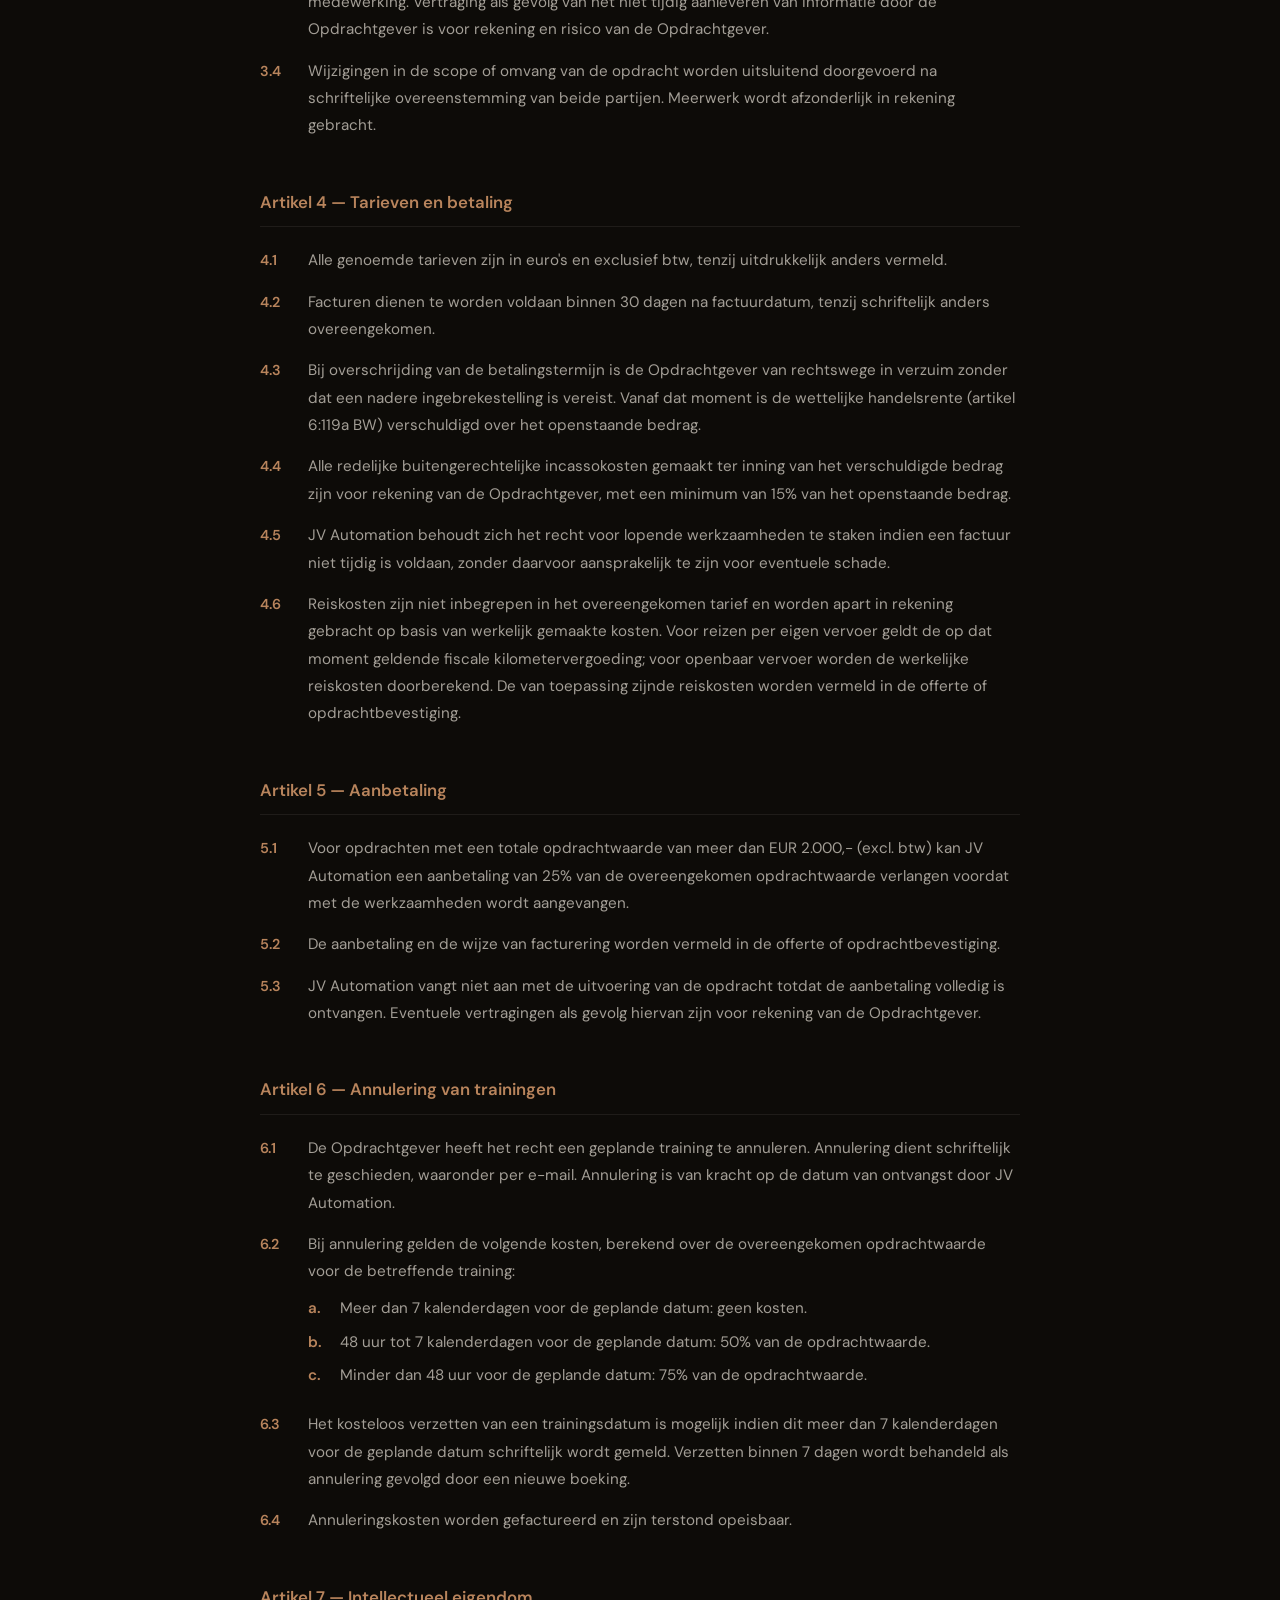
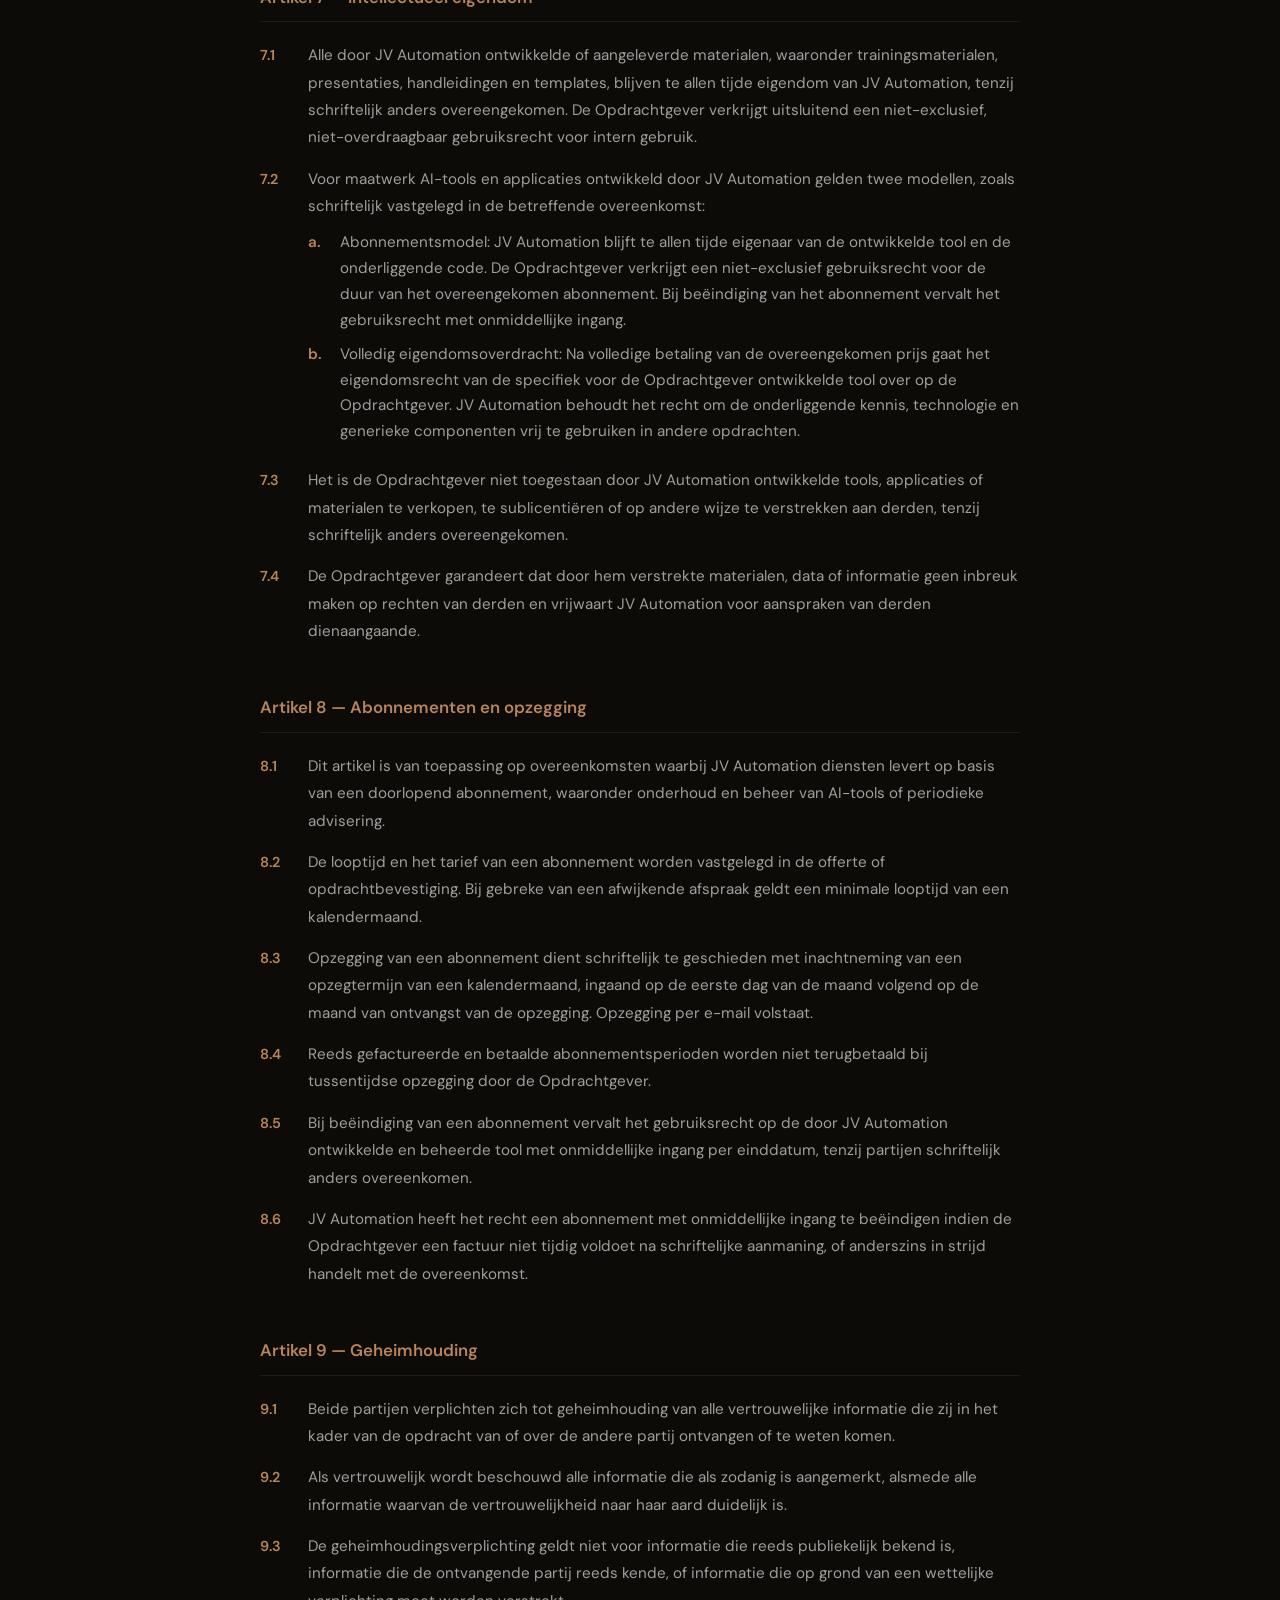
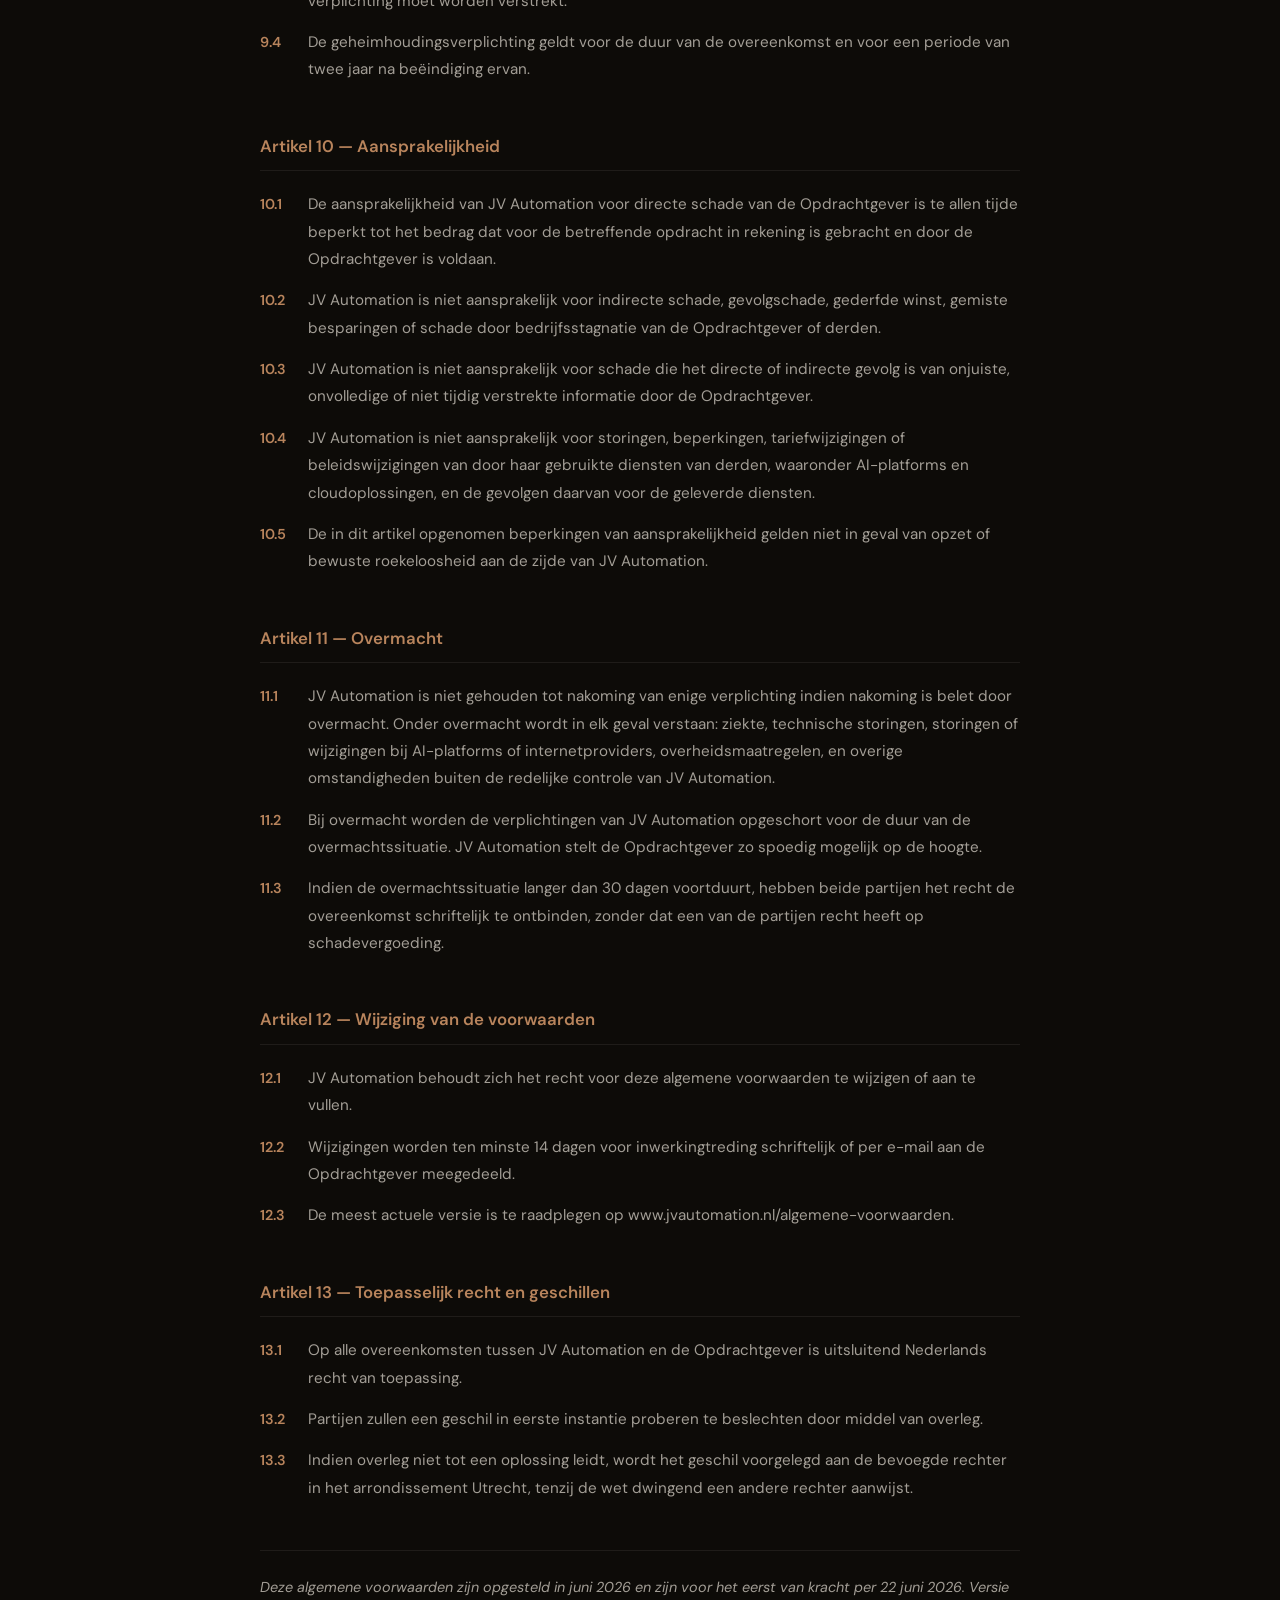
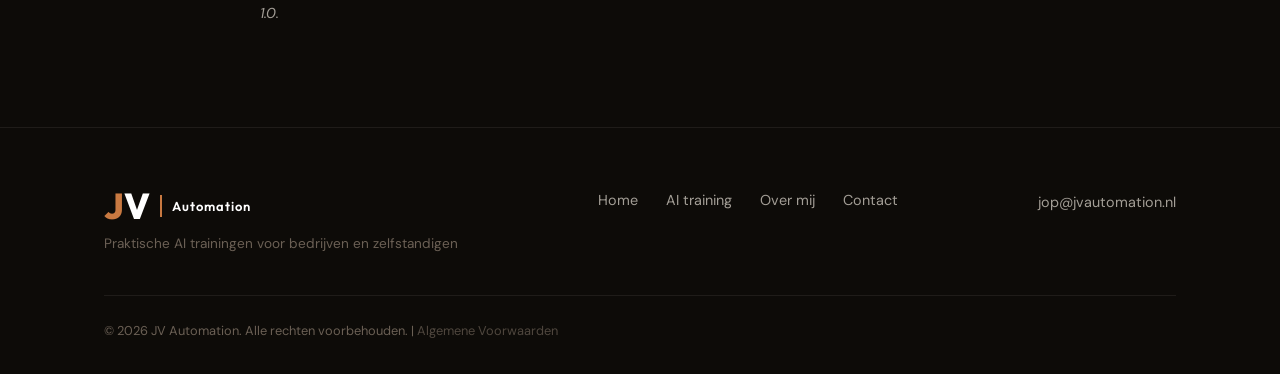
==== commit bc325168: "Fix: fade-in van content wrapper verwijderd op algemene voorwaarden pagina" ====
--- a/algemene-voorwaarden.html
+++ b/algemene-voorwaarden.html
@@ -91,7 +91,7 @@
 
         <section class="section">
             <div class="container">
-                <div class="av-content fade-in">
+                <div class="av-content">
 
                     <div class="av-article">
                         <div class="av-article-title">Artikel 1 — Toepasselijkheid</div>
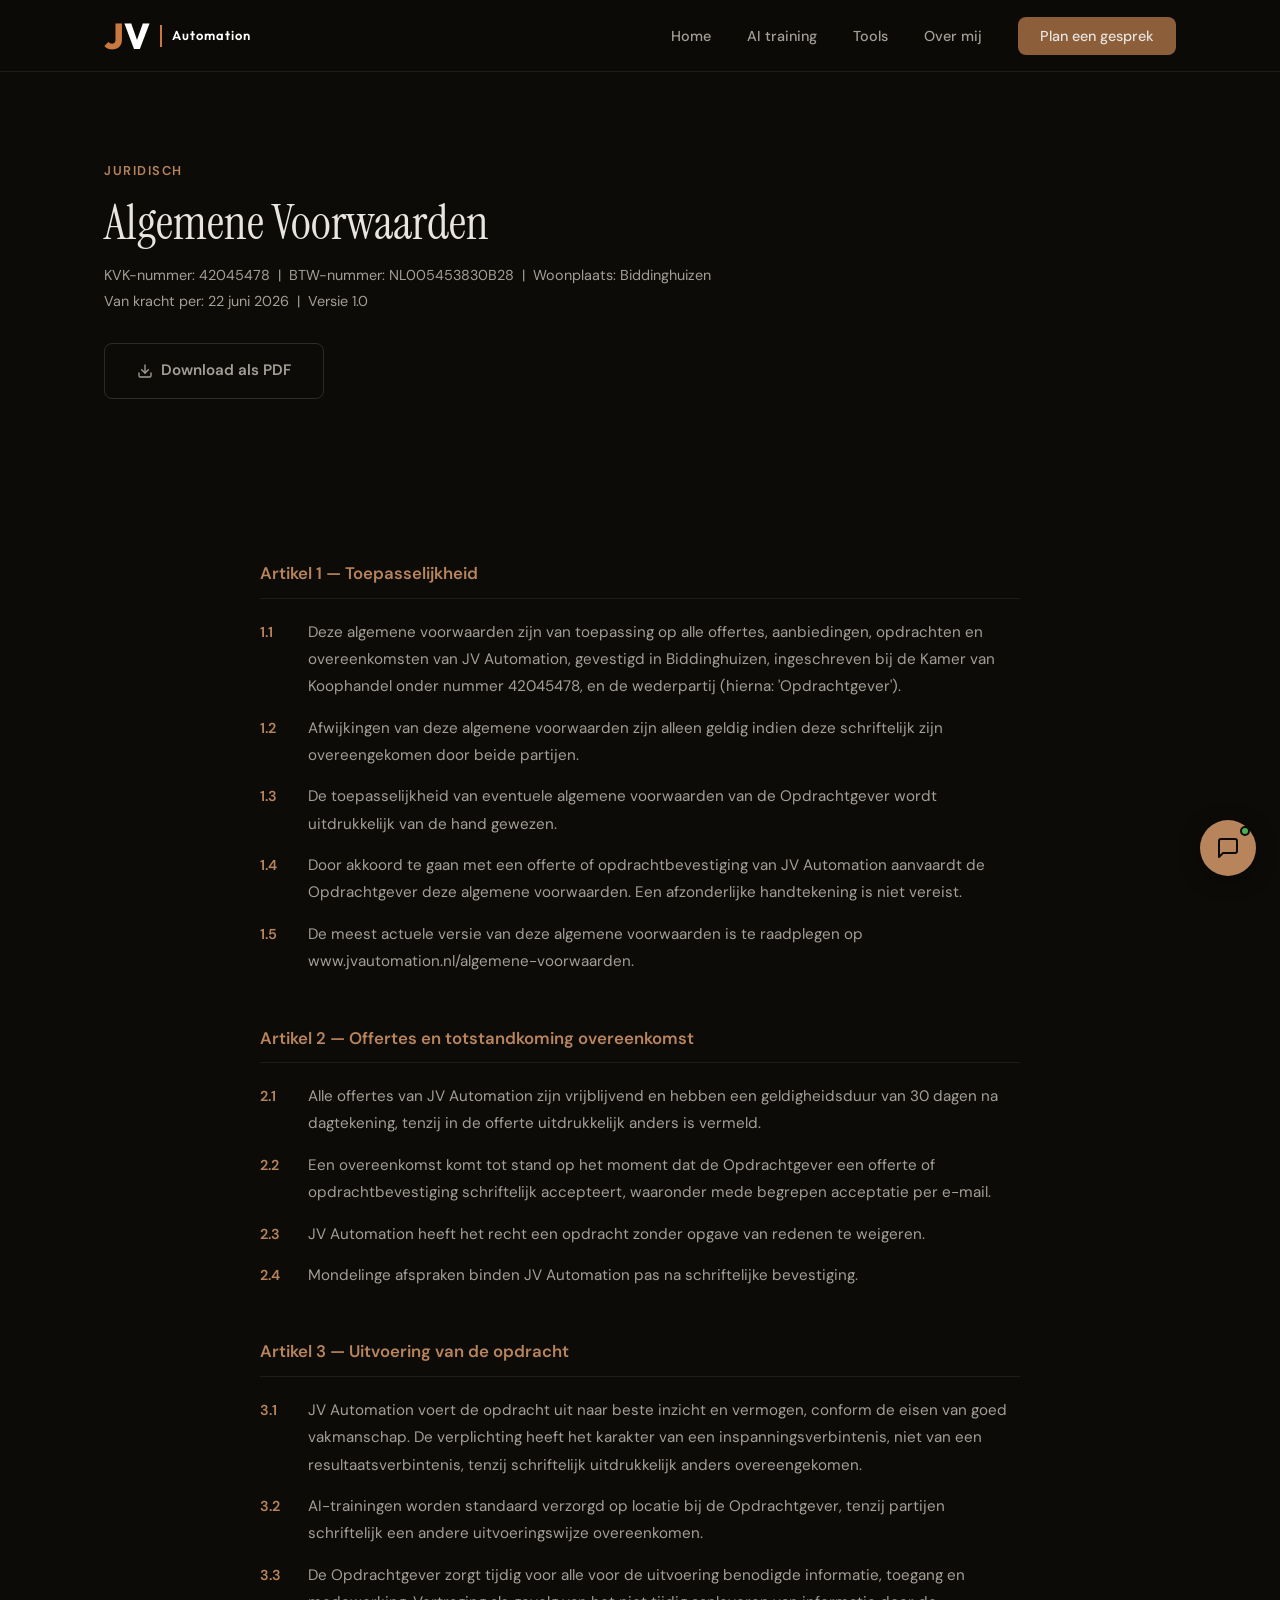
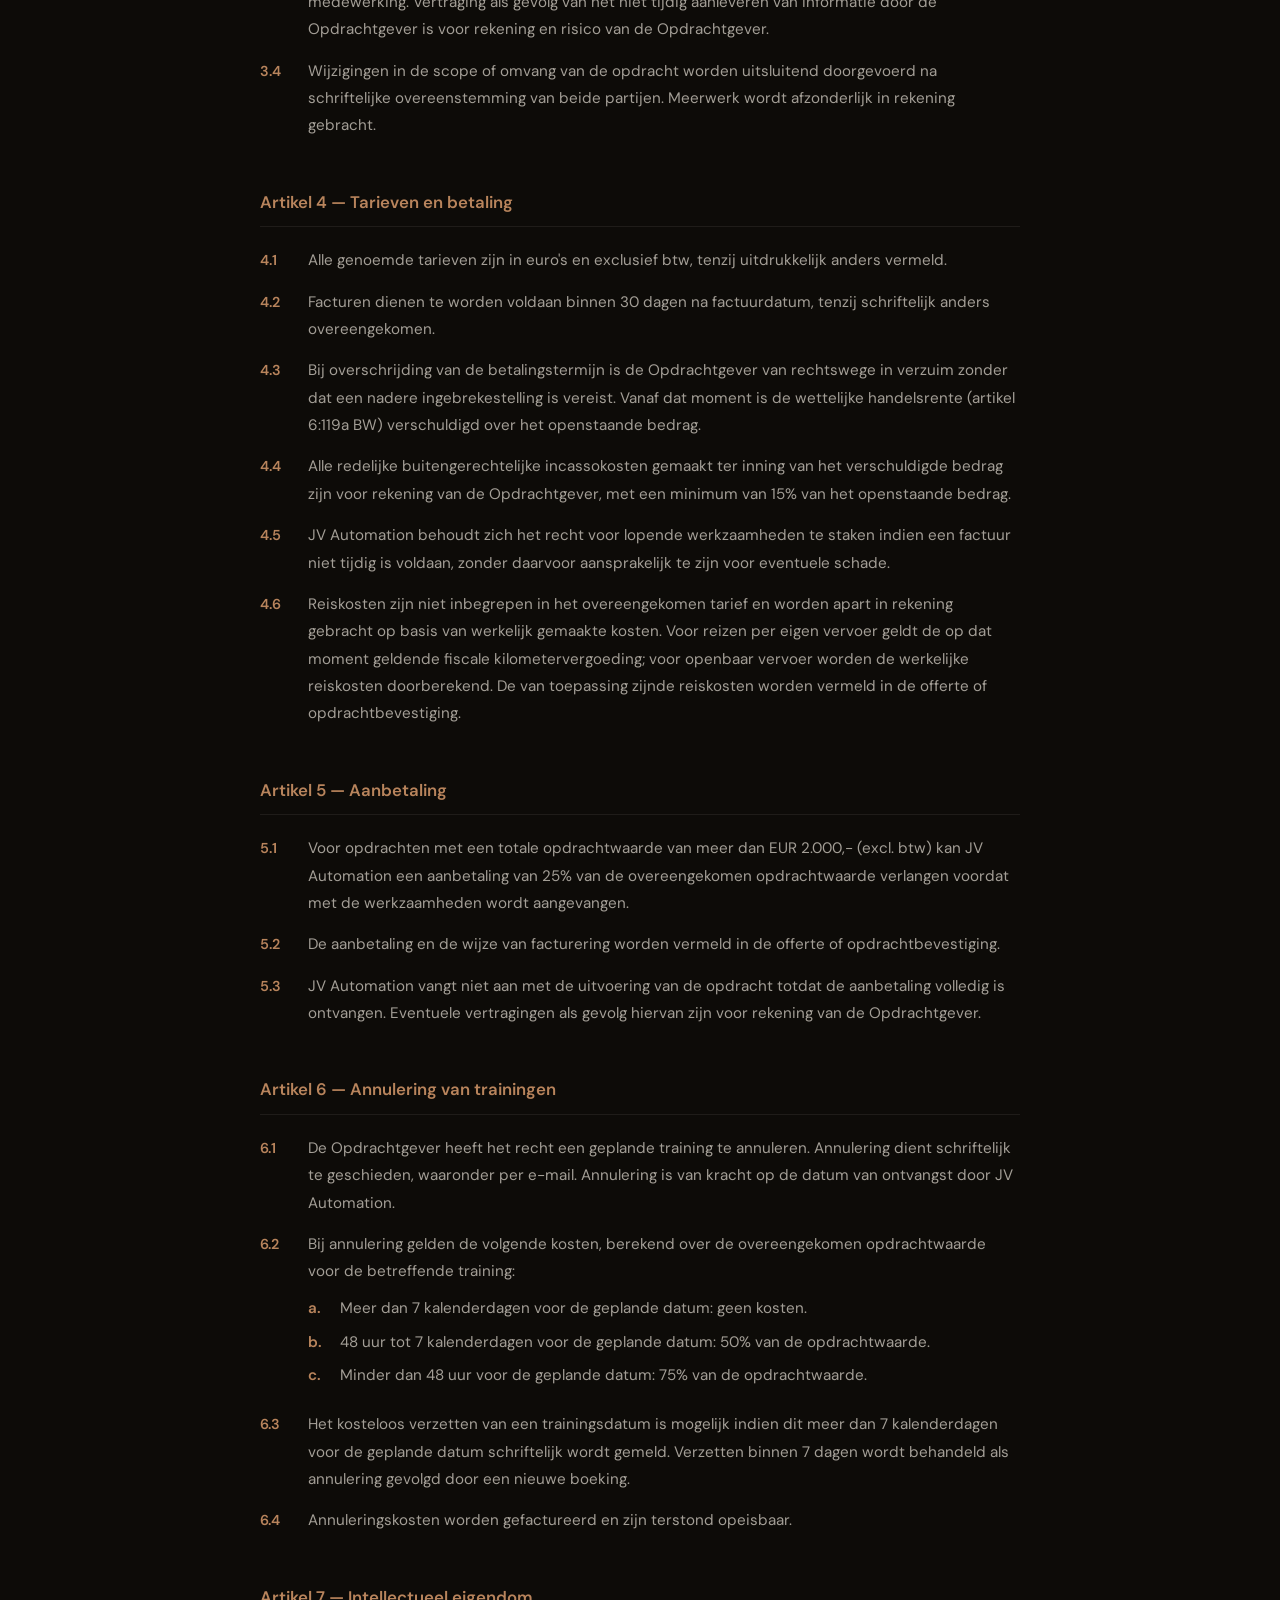
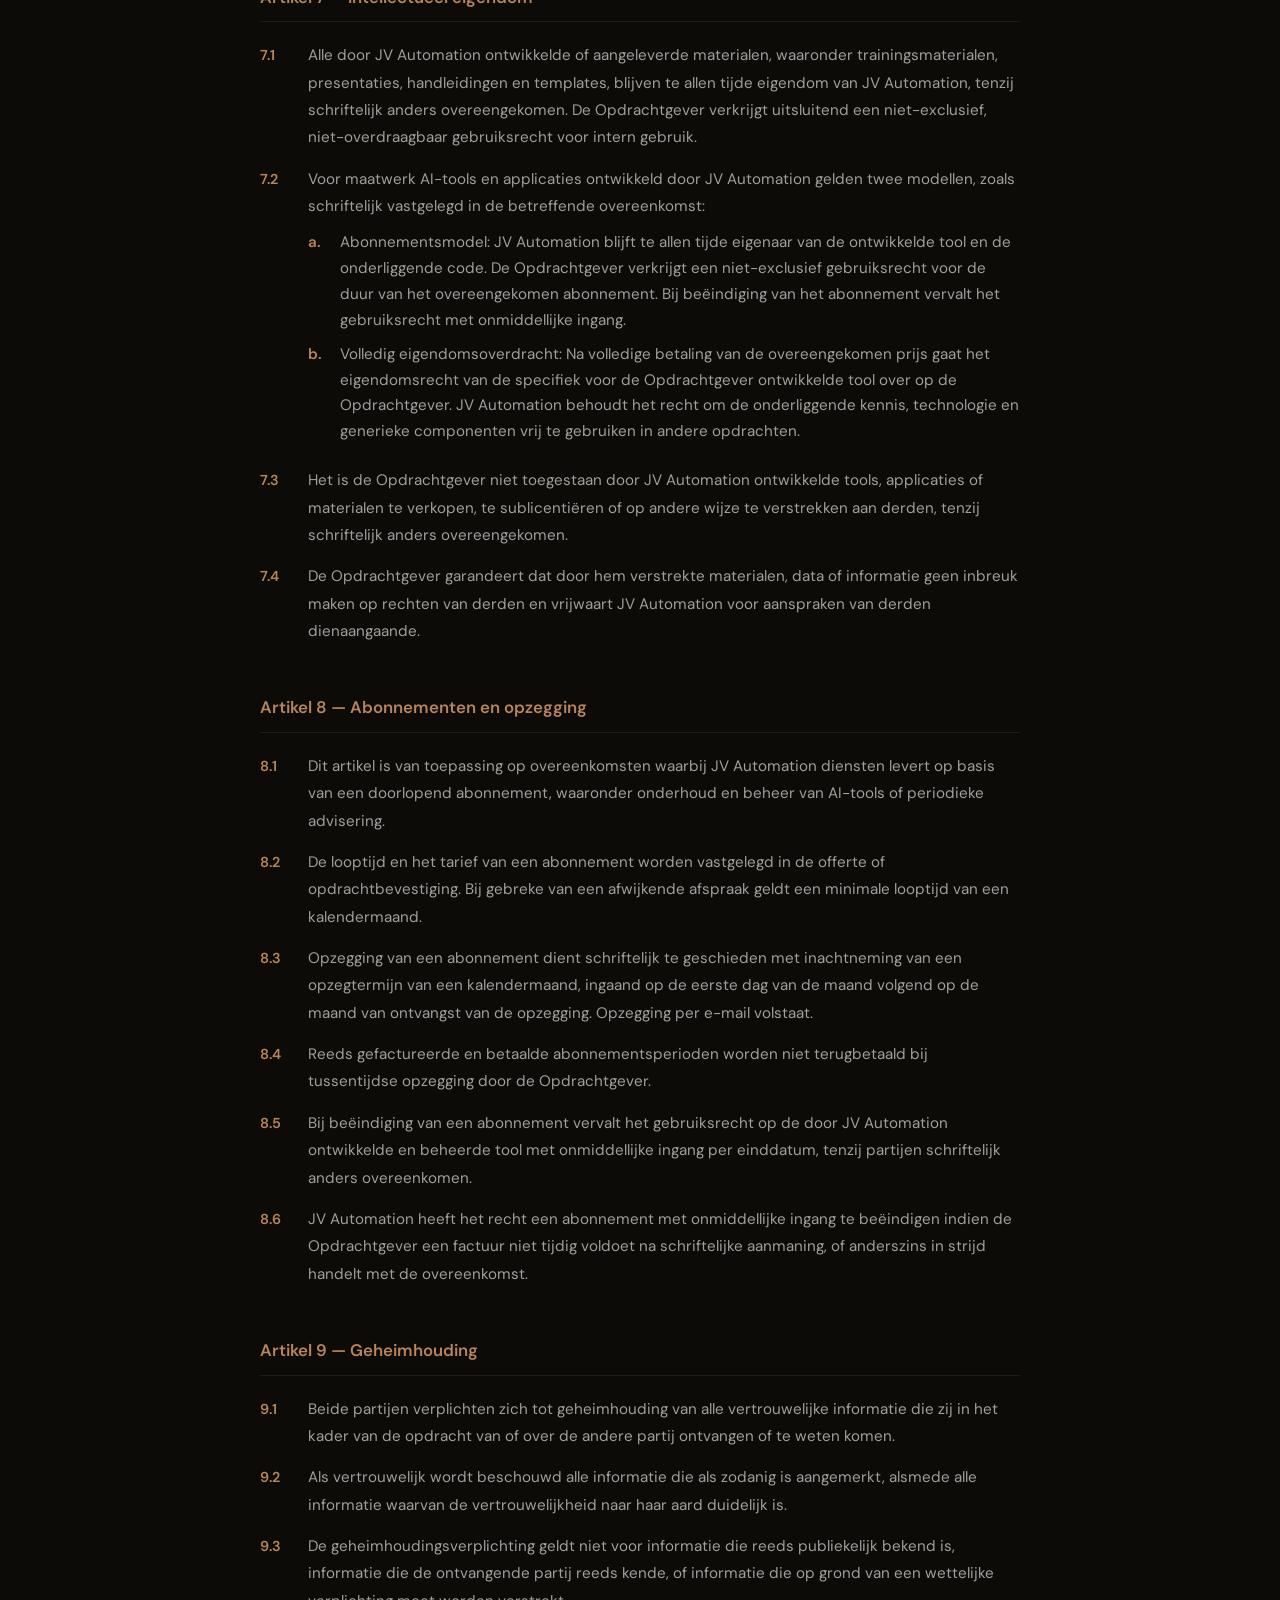
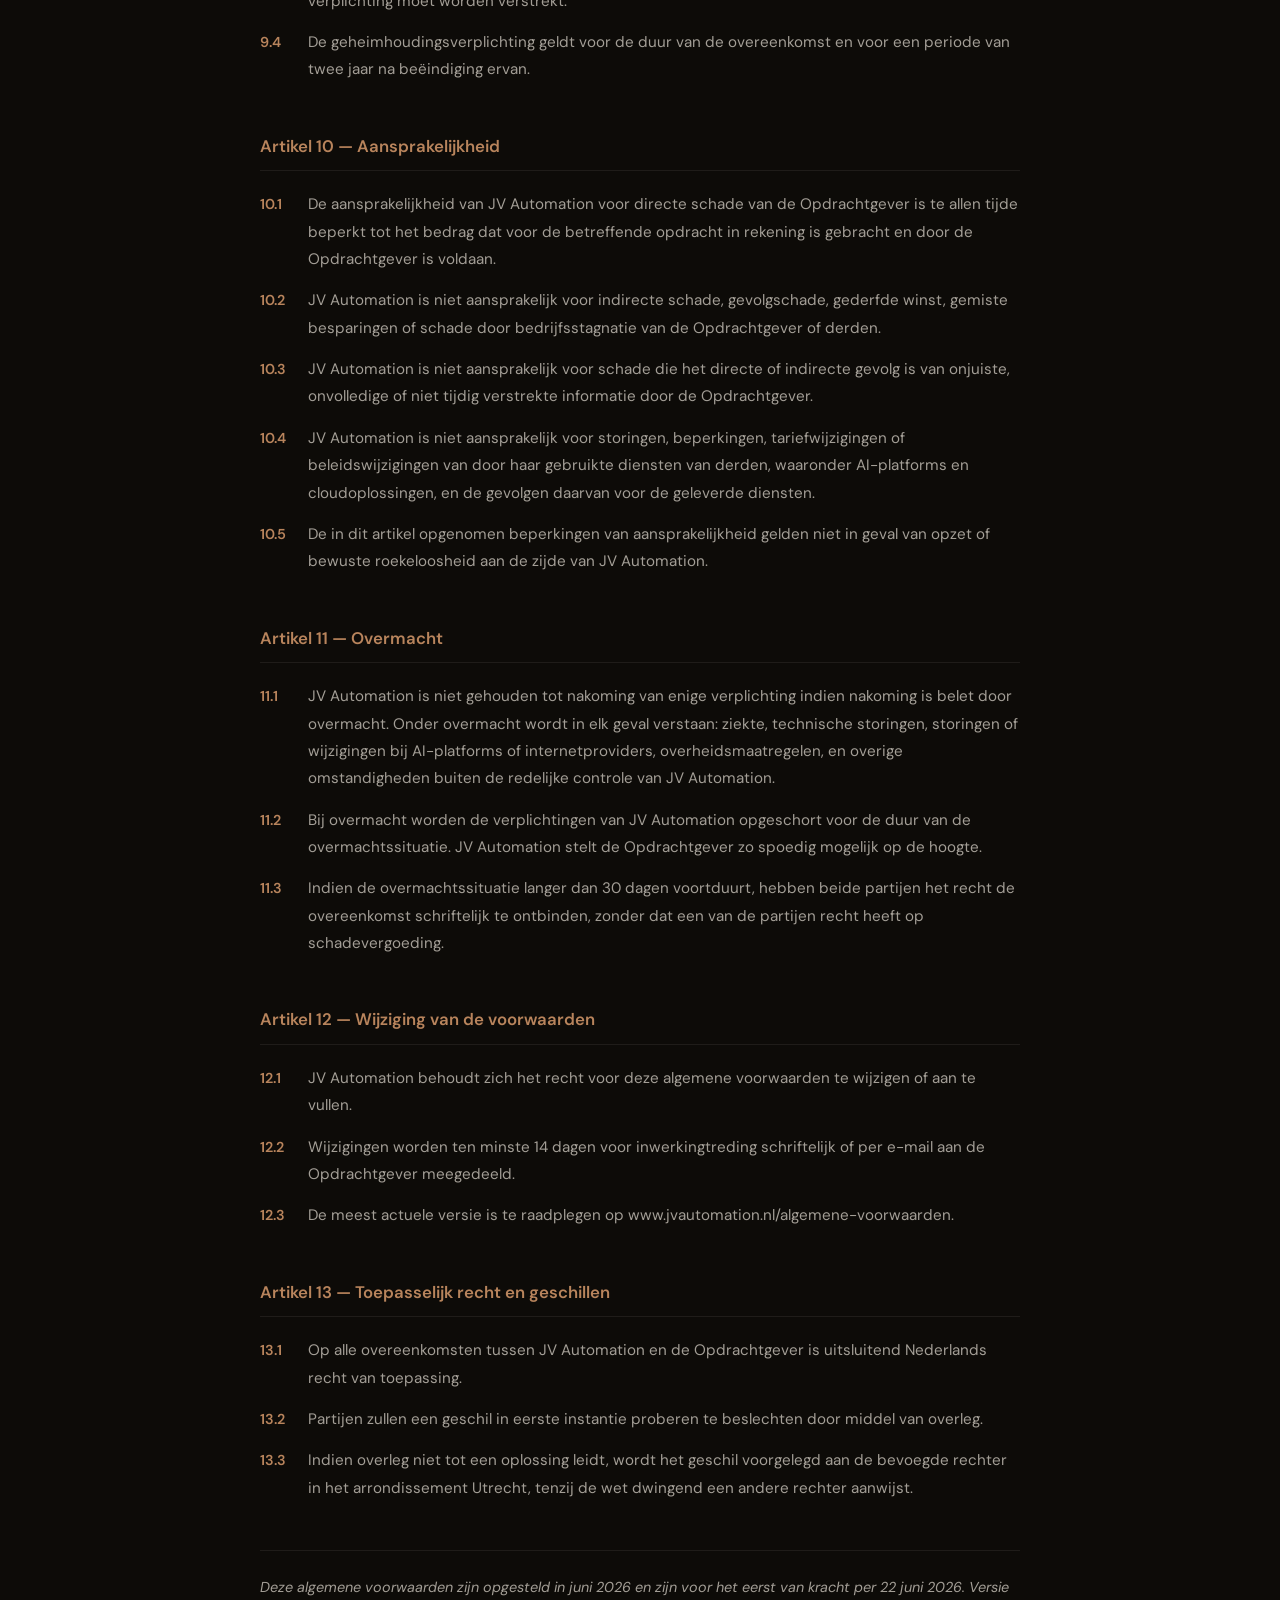
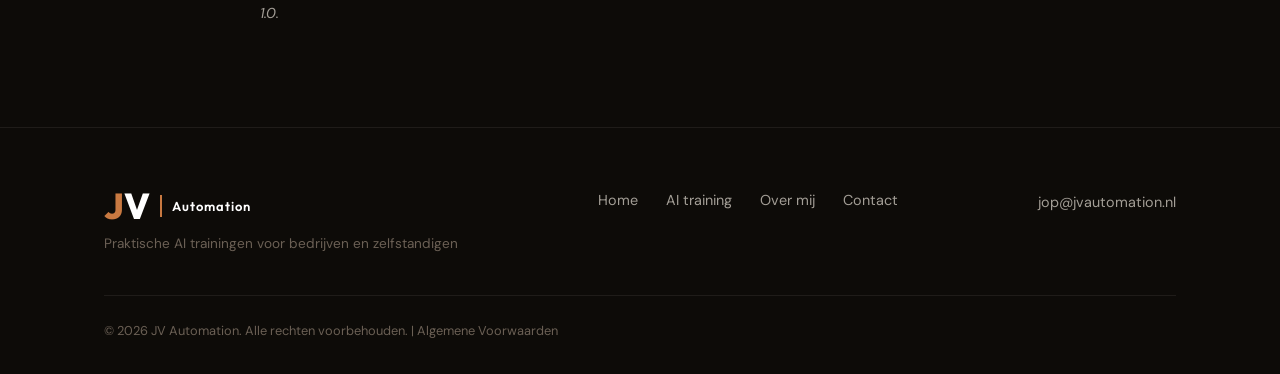
==== commit e4b103e1: "Footer: kleur Algemene Voorwaarden link gelijkgetrokken met omringende tekst" ====
--- a/algemene-voorwaarden.html
+++ b/algemene-voorwaarden.html
@@ -246,7 +246,7 @@
                 </div>
             </div>
             <div class="footer-bottom">
-                <p>&copy; 2026 JV Automation. Alle rechten voorbehouden. | <a href="/algemene-voorwaarden" style="color:inherit; text-decoration:none; opacity:0.7;">Algemene Voorwaarden</a></p>
+                <p>&copy; 2026 JV Automation. Alle rechten voorbehouden. | <a href="/algemene-voorwaarden" style="color:inherit; text-decoration:none;">Algemene Voorwaarden</a></p>
             </div>
         </div>
     </footer>
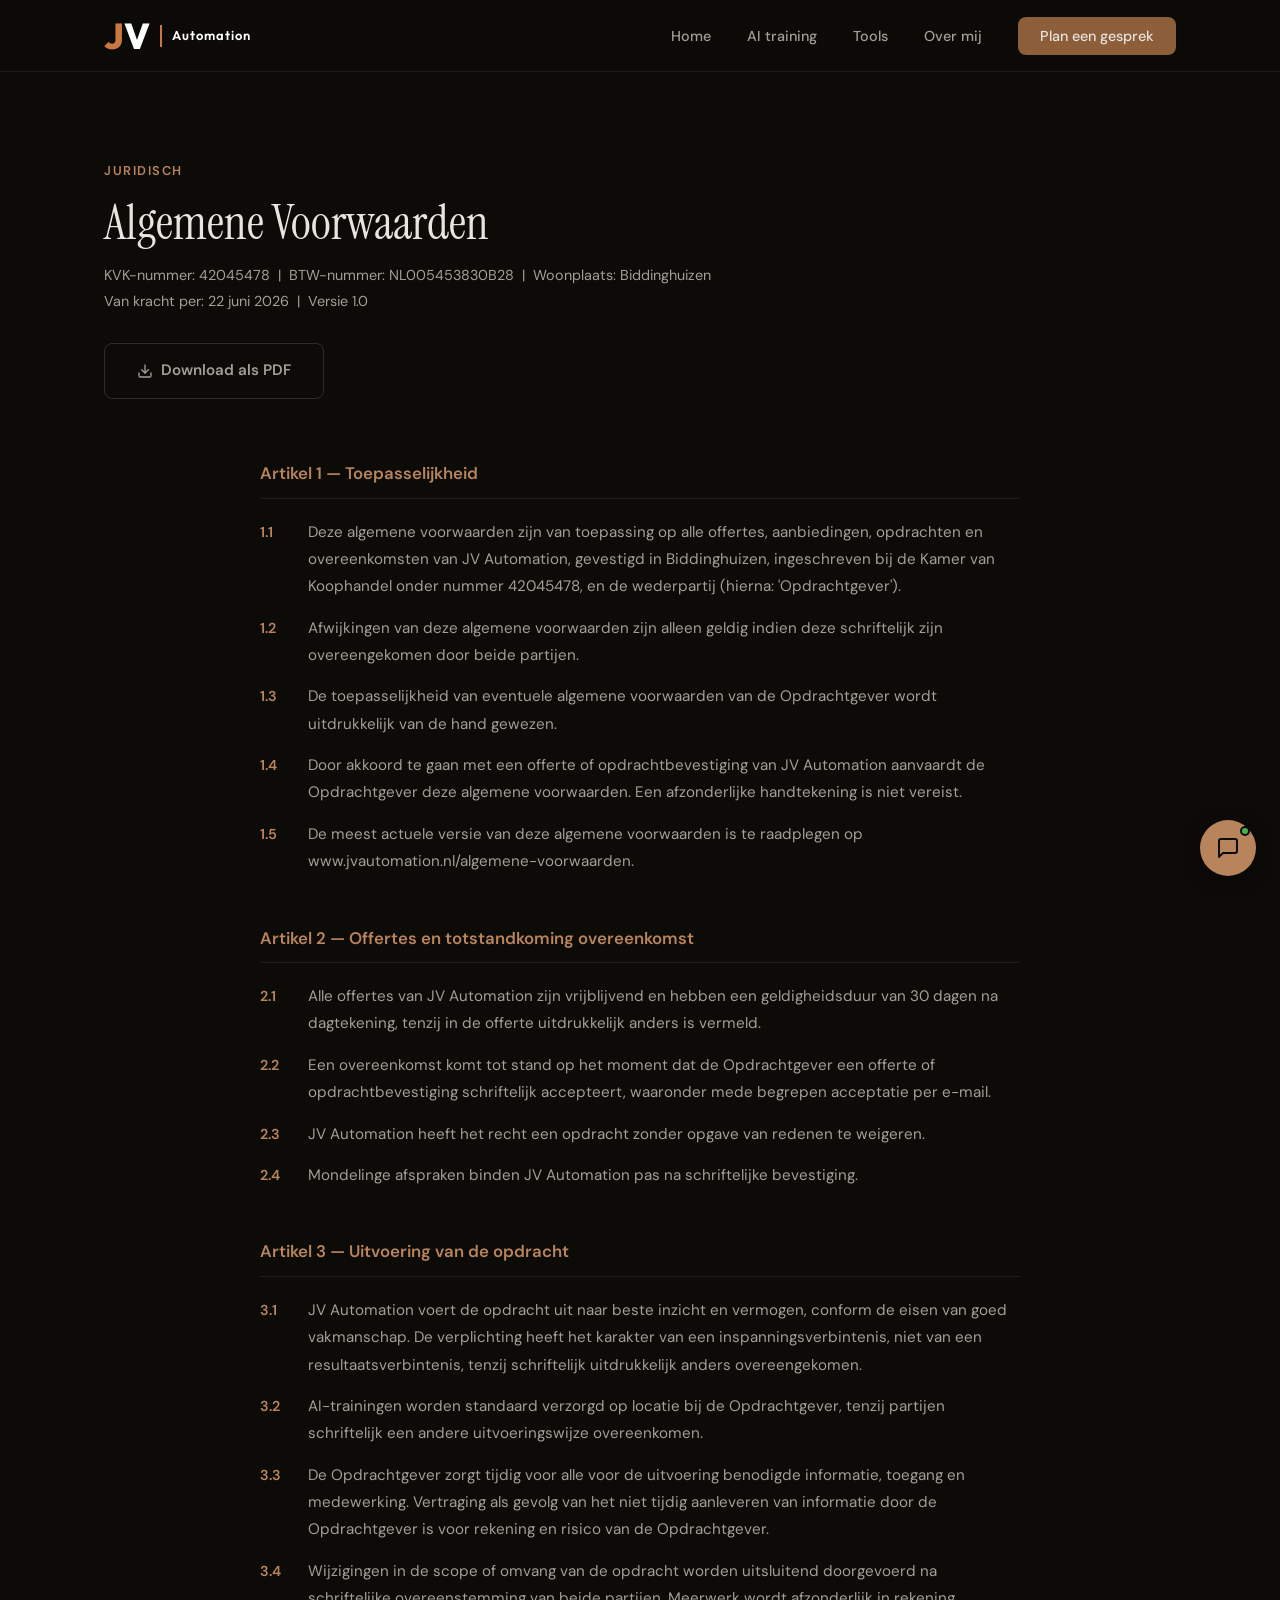
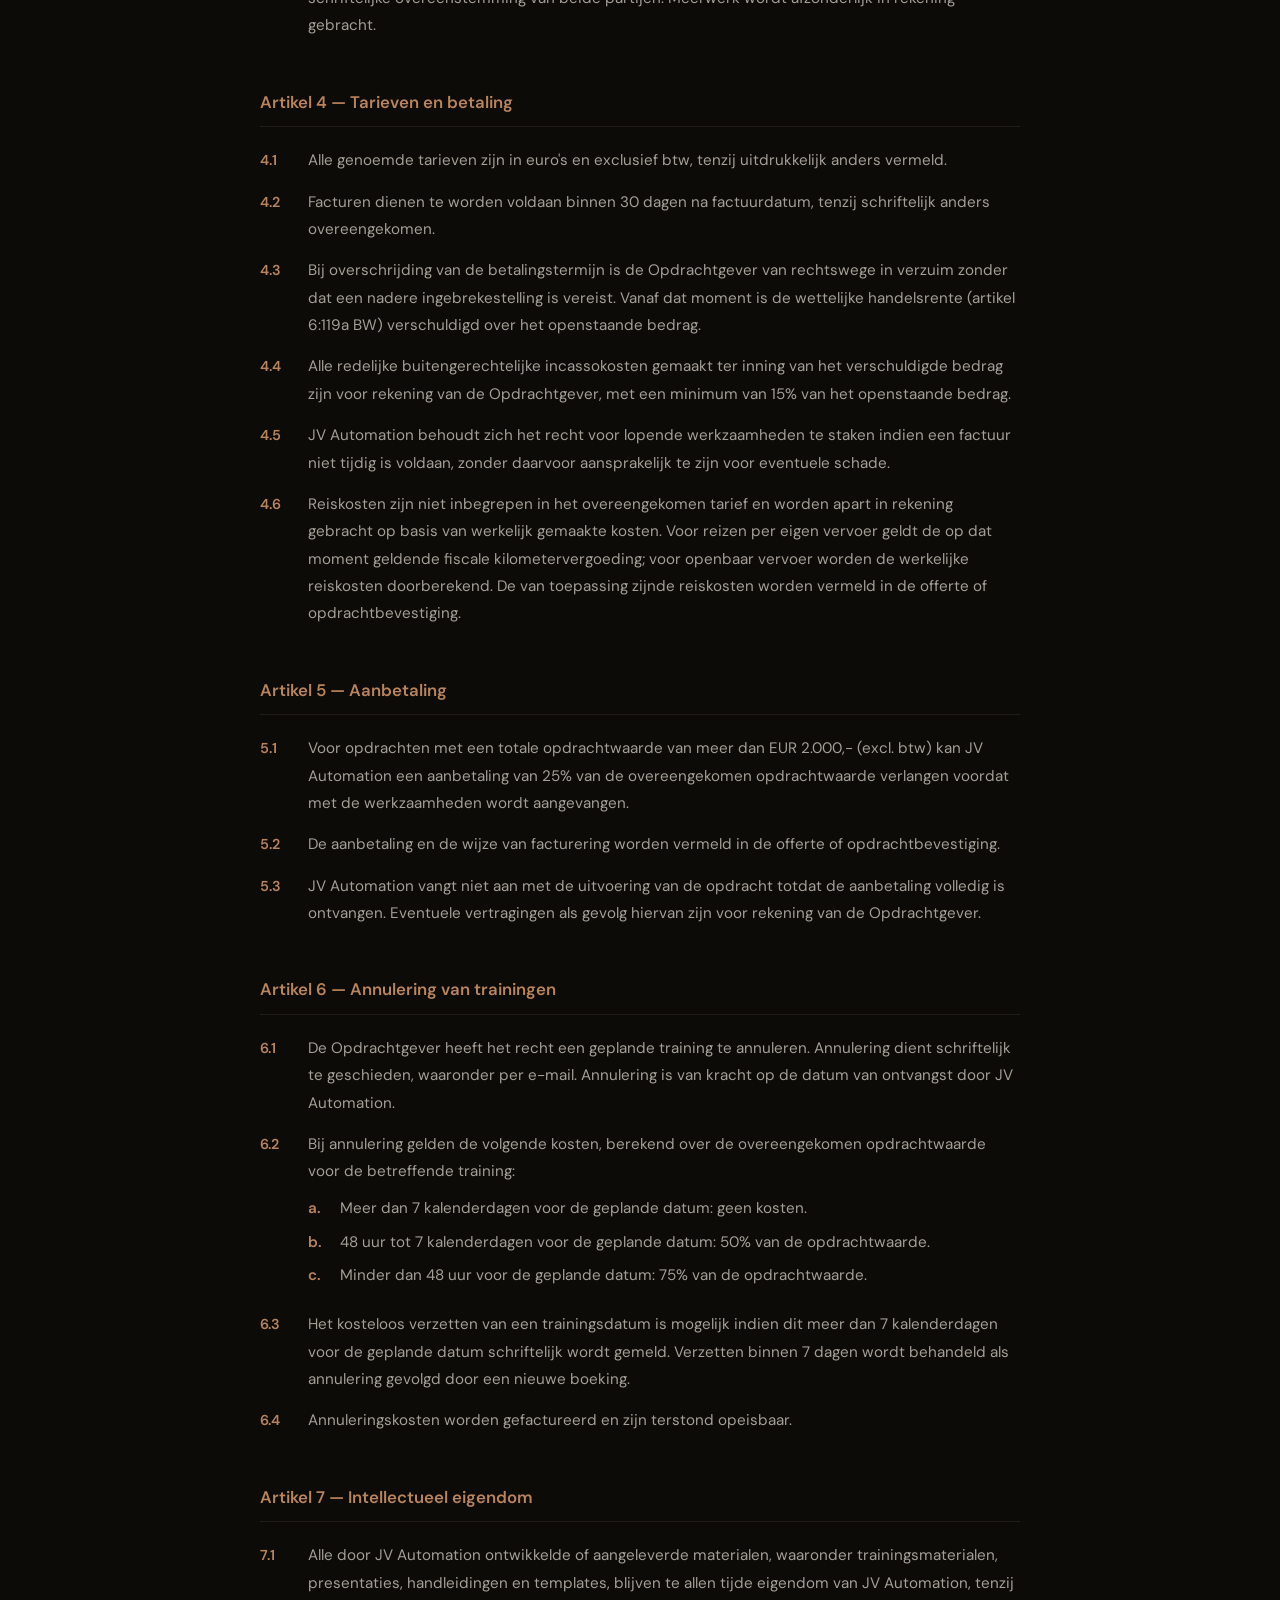
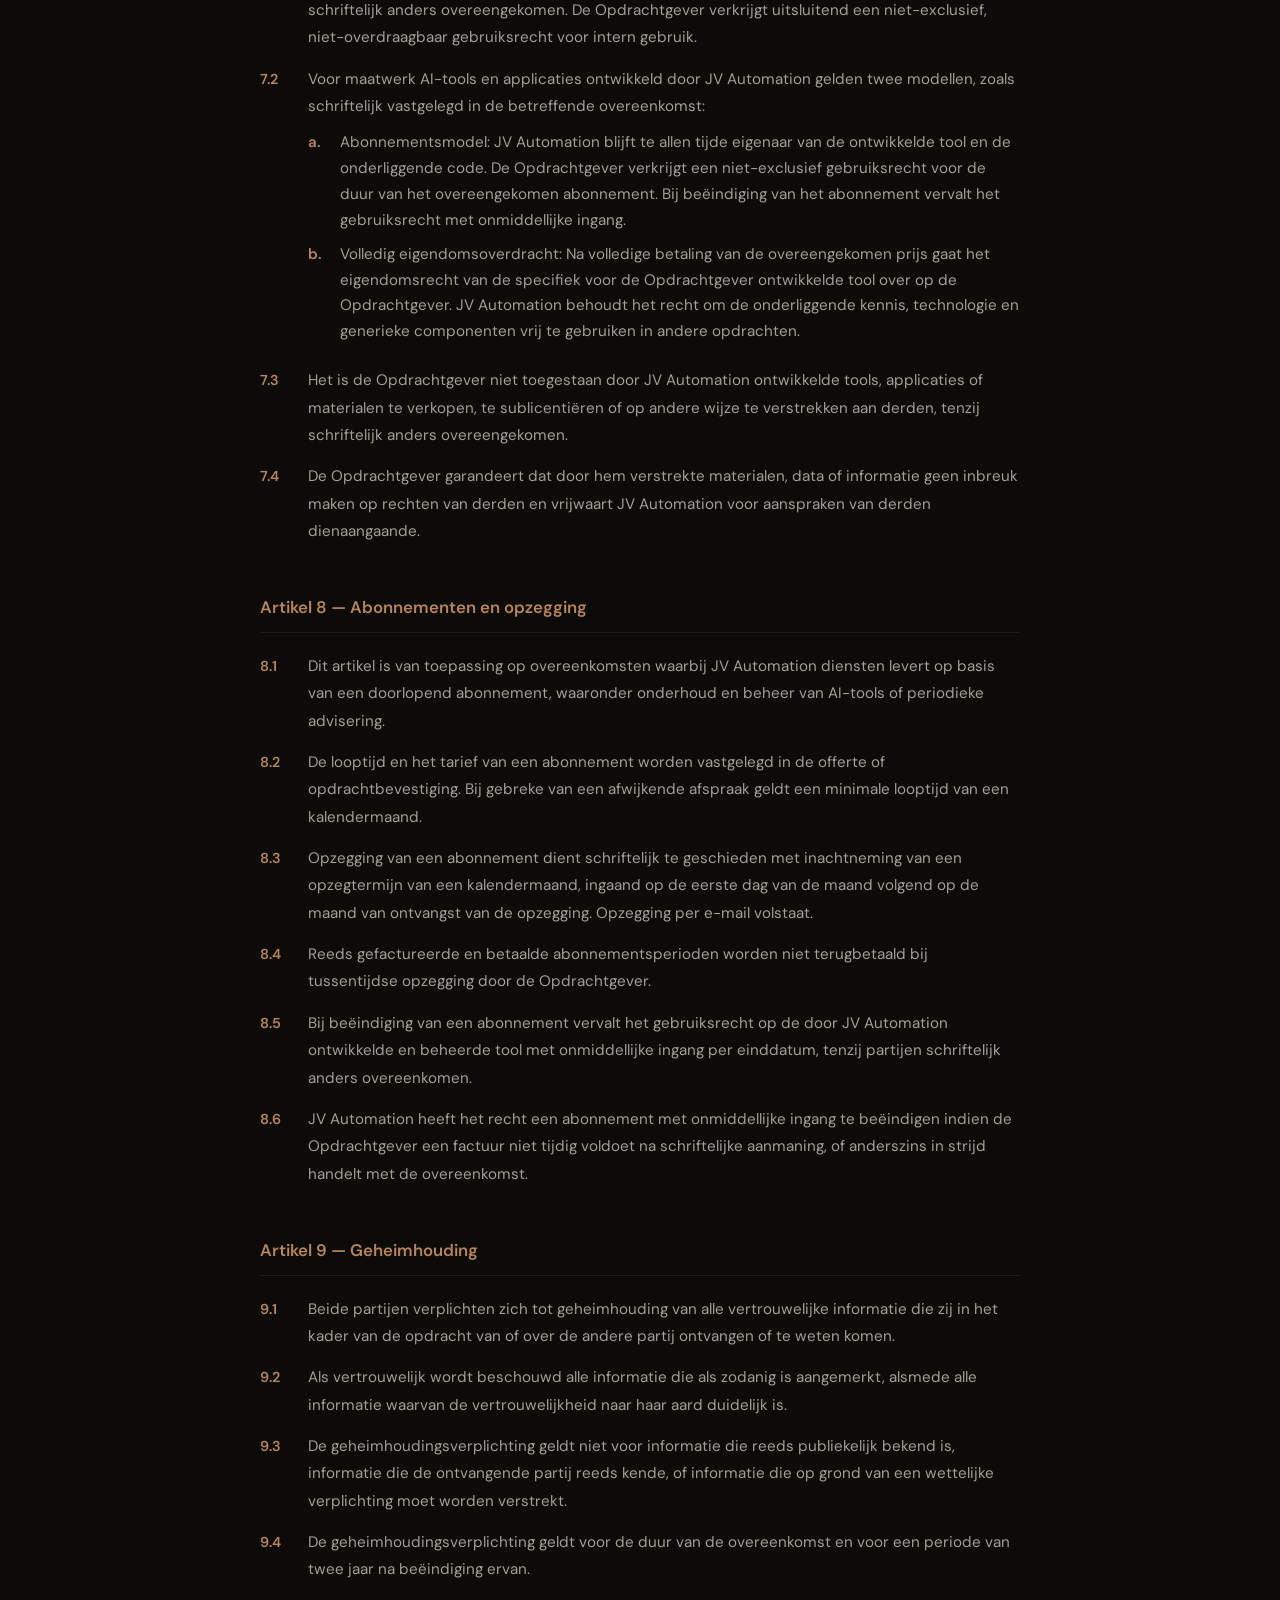
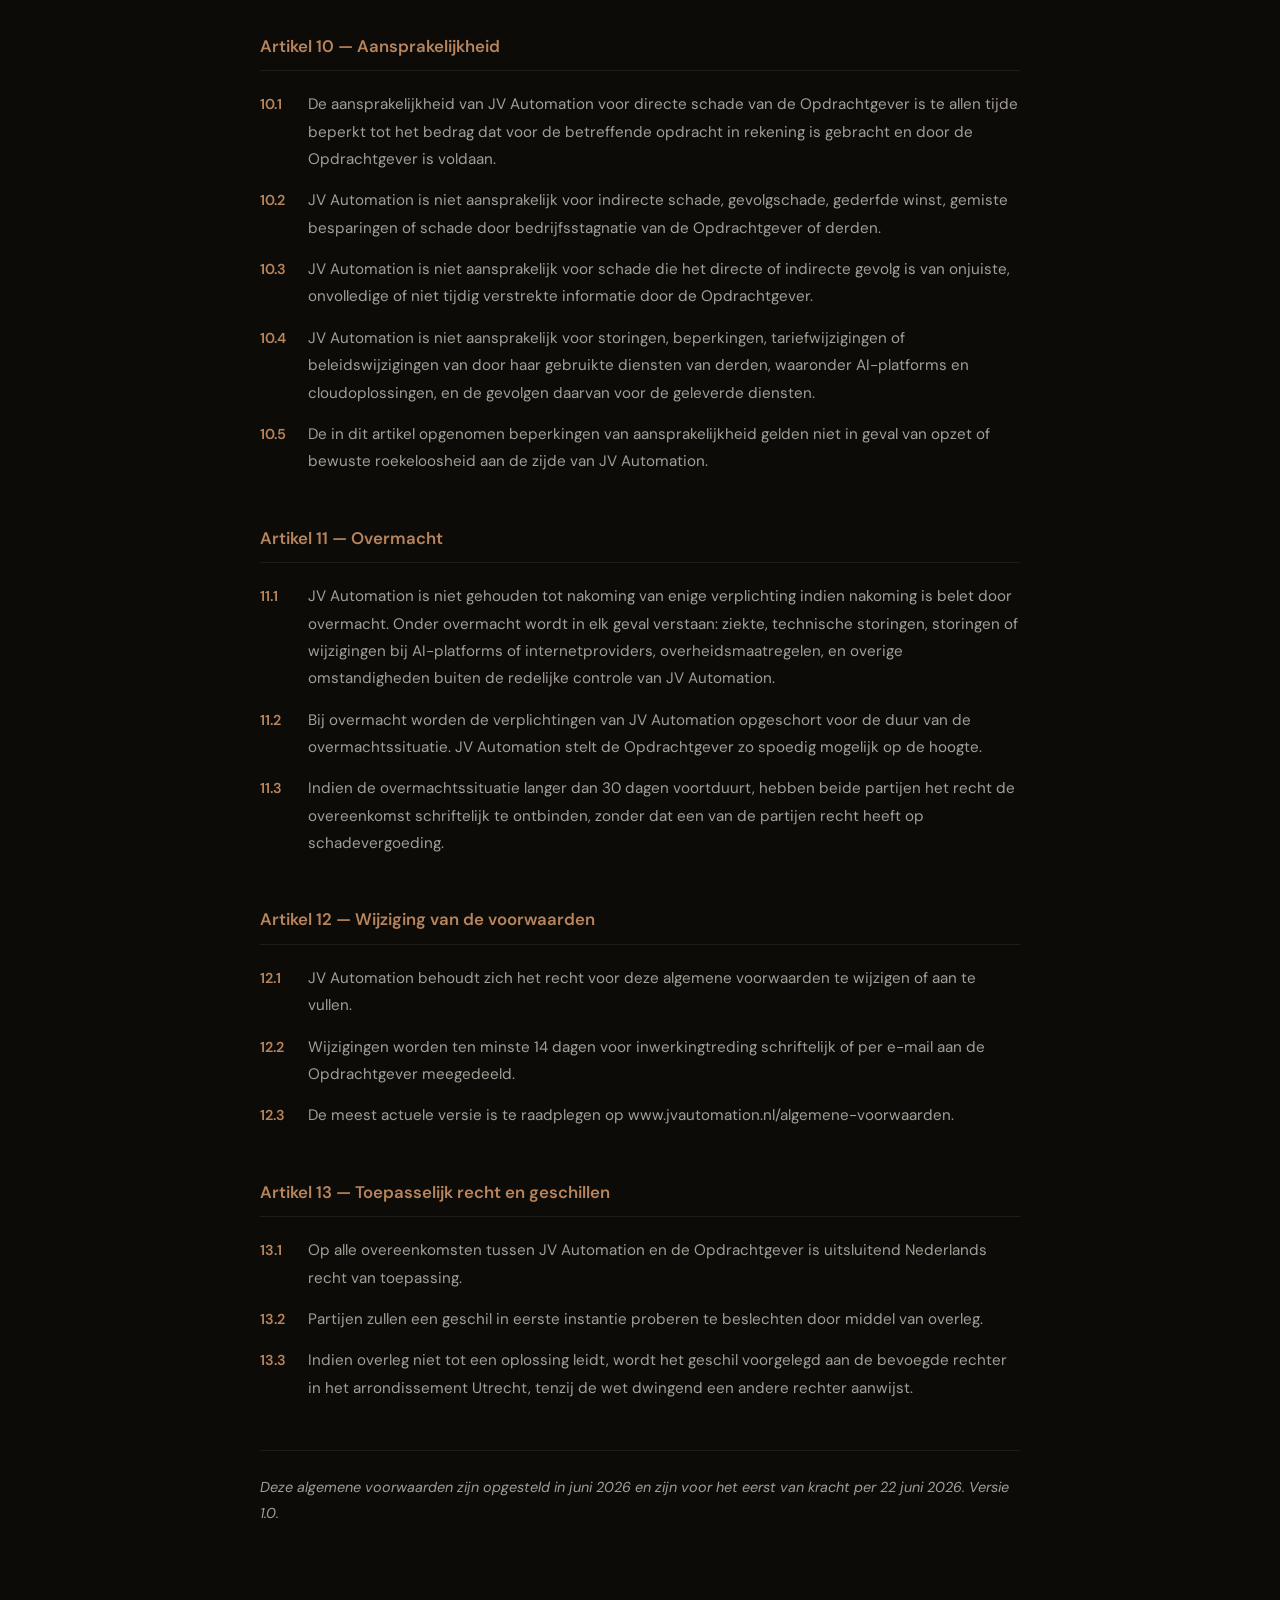
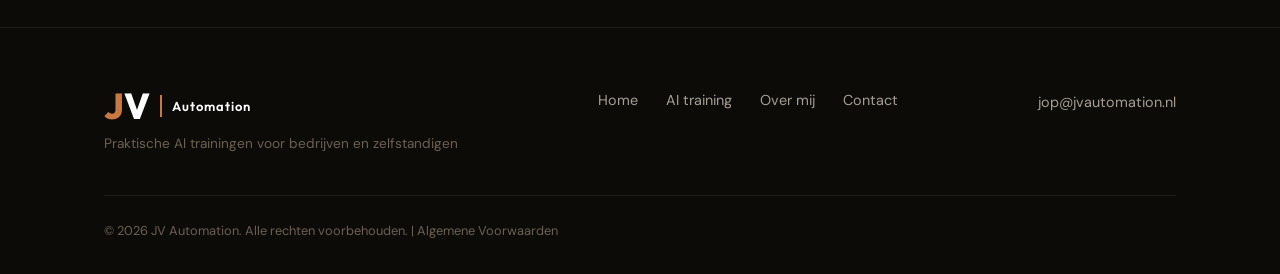
==== commit 878fec74: "Algemene voorwaarden: witruimte tussen hero en artikelen verkleind" ====
--- a/algemene-voorwaarden.html
+++ b/algemene-voorwaarden.html
@@ -43,6 +43,8 @@
         .av-sublist li { display: flex; gap: 12px; margin-bottom: 8px; font-size: 0.95rem; color: var(--text-secondary); line-height: 1.7; }
         .av-sublist li::before { content: attr(data-label); font-weight: 600; color: var(--accent); min-width: 20px; }
         .av-closing { font-size: 0.9rem; color: var(--text-secondary); font-style: italic; margin-top: 40px; padding-top: 24px; border-top: 1px solid var(--border); line-height: 1.8; }
+        .page-hero { padding-bottom: 20px; }
+        .section { padding-top: 40px; }
     </style>
 </head>
 <body>
